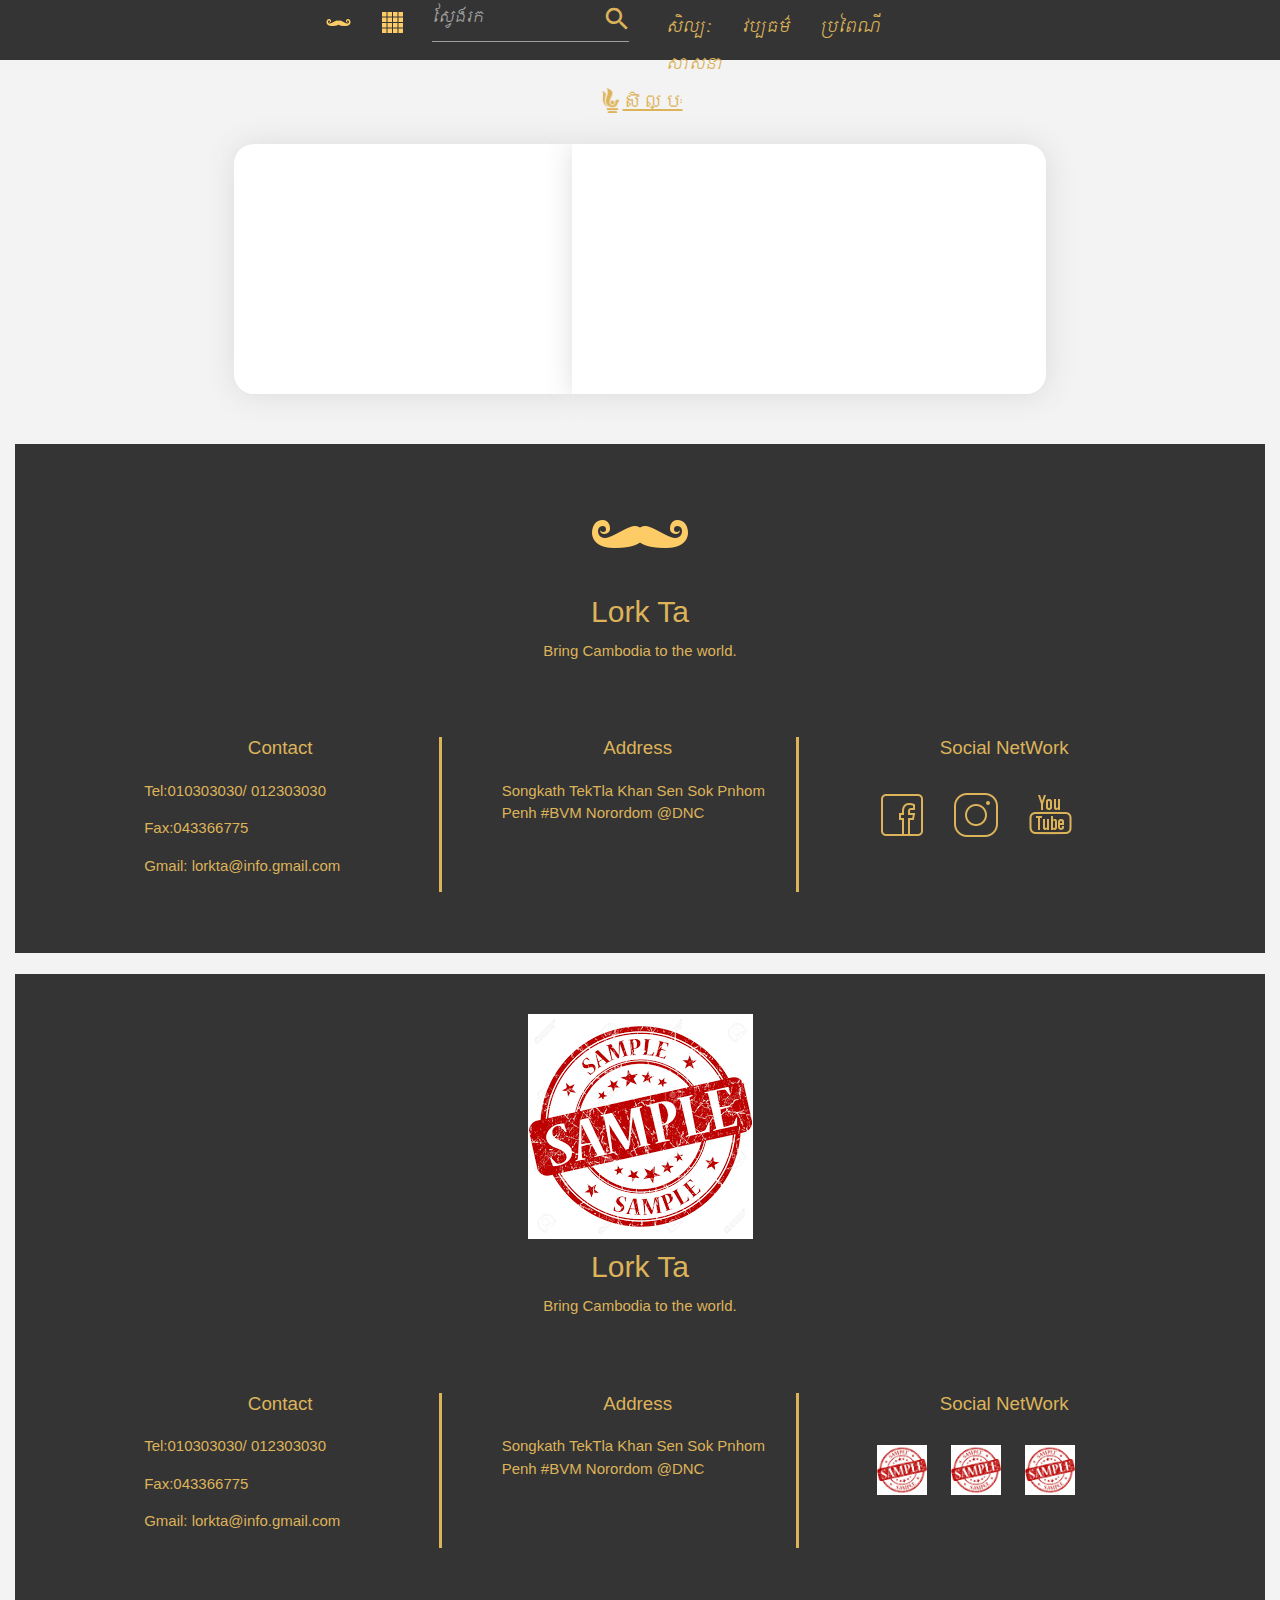
==== sub/cate-detail.html @ 7be67d26 "update new page category detail" ====
<!DOCTYPE html>
<html lang="en">

<head>
    <meta charset="UTF-8">
    <meta name="viewport" content="width=device-width, initial-scale=1.0">
    <meta http-equiv="X-UA-Compatible" content="ie=edge">
    <title>Lork Ta</title>


    <link rel="stylesheet" href="https://cdnjs.cloudflare.com/ajax/libs/materialize/1.0.0/css/materialize.min.css">
    <link href="https://fonts.googleapis.com/icon?family=Material+Icons" rel="stylesheet">
    <link href="https://fonts.googleapis.com/css?family=Metal" rel="stylesheet">
    <link rel="icon" href="./image/mustach.png">

    <link rel="stylesheet" href="../CSS/mdb.min.css">
    <link rel="stylesheet" href="../CSS/bootstrap.min.css">
    <link rel="stylesheet" href="../CSS/style.css">
    <script src="../js/jquery-3.3.1.min.js"></script>
    <script src="../js/bootstrap.min.js"></script>
    <script src="https://cdnjs.cloudflare.com/ajax/libs/materialize/1.0.0/js/materialize.min.js"></script>
</head>

<body>
    <div class="container-fluid">

        <!-- start header -->

        <div id="header-sub" class="row">

            <!-- off-set 2 column -->


            <!-- start logo  -->

            <div id="nav-small-device">
                <nav class="navbar navbar-expand-lg navbar-light bg-light">
                    <button class="navbar-toggler" type="button" data-toggle="collapse" data-target="#navbarNav"
                        aria-controls="navbarNav" aria-expanded="false" aria-label="Toggle navigation">
                        <span class="navbar-toggler-icon"></span>
                    </button>
                    <div class="collapse navbar-collapse" id="navbarNav">
                        <a href="../index.html">
                            <div id="topHeader">
                                <img src="../image/logo.png" alt="">
                            </div>
                        </a>

                        <div id="topHeader">
                            <img src="../image/logo.png" alt="">
                        </div>


                        <!-- end logo -->

                        <!-- start search -->

                        <div id="search">
                            <div class="md-form">
                                <input class="form-control" type="text" placeholder="ស្វែងរក" aria-label="Search">
                            </div>
                            <img src="../image/logo.png" alt="">
                        </div>

                        <!-- end search -->

                        <!-- start menu  -->


                        <ul class="navbar-nav" id="nav">
                            <li class="nav-item">
                                <a class="nav-link " href="#">សិល្បៈ</a>
                            </li>
                            <li class="nav-item">
                                <a class="nav-link" href="#">វប្បធម៌</a>
                            </li>
                            <li class="nav-item">
                                <a class="nav-link" href="#">ប្រពៃណី</a>
                            </li>
                            <li class="nav-item">
                                <a class="nav-link" href="#">សាសនា</a>
                            </li>
                        </ul>

                    </div>
                </nav>
            </div>

            <div id="nav-big" class="row">

                <div class="col-1">
                    <a href="../index.html">
                        <div id="topHeader">
                            <img src="../image/mustach.png" alt="">
                        </div>
                    </a>

                </div>
                <div class="col-1">
                    <div id="topHeader">
                        <img src="../image/grid.png" alt="">
                    </div>
                </div>

                <!-- end logo -->

                <!-- start search -->

                <div id="search" class="col-4">
                    <div class="row">
                        <div class="col s12">
                            <div class="row">
                                <div class="input-field col s10">

                                    <input type="text" id="autocomplete-input" class="autocomplete atc">
                                    <label for="autocomplete-input">ស្វែងរក</label>

                                    <span id="floatt" style="padding:0 27px;color:#DDB35A"><i class="material-icons prefix">search</i></span>
                                </div>
                            </div>
                        </div>
                    </div>
                </div>

                <!-- end search -->

                <!-- start menu  -->

                <div class="col">
                    <ul class="nav" id="nav">
                        <li class="nav-item">
                            <a class="nav-link " href="#">សិល្បៈ</a>
                        </li>
                        <li class="nav-item">
                            <a class="nav-link" href="#">វប្បធម៌</a>
                        </li>
                        <li class="nav-item">
                            <a class="nav-link" href="#">ប្រពៃណី</a>
                        </li>
                        <li class="nav-item">
                            <a class="nav-link" href="#">សាសនា</a>
                        </li>
                    </ul>

                </div>
            </div>

            <!-- end menu -->


        </div>

        <!-- end header -->


        <!-- start body -->
        <div id="" class="custome-cate-title ">
            <div class="row px-3 d-flex justify-content-center" >
                <img class="mt-2"src="../image/artt.png" alt="">
                <h2><a href="#">សិល្បៈ</a></h2>

            </div>
        </div>




        <div  class=" d-flex justify-content-center" style="background-color: rgba(197, 13, 84, 0);height:250px">

            <div class="row " style="width:65%;"  >

                <div  class="col-md-5 customecard-l" style="background-color: white; height:250px">
                    
                </div>
                <div class="col-md-7 customecard-r" style="background-color: white; height:250px">
                    
                    
                </div>




            </div>
        </div>




        <div id="footer" style="margin-top:50px">
            <div class="row">
                <div id="footer-title">
                    <img src="../image/mustach.png" alt="">
                    <h2>Lork Ta</h2>
                    <p>Bring Cambodia to the world.</p>
                </div>

            </div>
            <div id="contact" class="row">
                <div class="col-md-1 col-lg-1 "></div>
                <div class="col-md-3 col-lg-3 mx-3 px-4" id="b1">
                    <h5>Contact</h5>

                    <p>Tel:010303030/ 012303030</p>
                    <p>Fax:043366775</p>
                    <p>Gmail: lorkta@info.gmail.com</p>

                </div>
                <div class="col-md-3 col-lg-3 mx-4 px-4" id="b2">
                    <h5>Address</h5>

                    <p>Songkath TekTla Khan Sen Sok Pnhom Penh
                        #BVM Norordom @DNC</p>

                </div>
                <div class="col-md-3 col-lg-3 mx-4 px-4" id="b3">
                    <h5>Social NetWork</h5>

                    <img src="../image/facebook.png" alt="">
                    <img src="../image/instagram_new.png" alt="">
                    <img src="../image/youtube.png" alt="">

                </div>
                <div class="col-md-1 col-lg-1"></div>
            </div>
        </div>

    </div>
    <div class="col-md-1 col-lg-1"></div>

    </div>


    <!-- end body -->




    </div>

    <div class="container-fluid">

        <div class="row">

        </div>
        <!-- start footer -->
        <div id="footer">
            <div class="row">
                <div id="footer-title">
                    <img src="../image/logo.png" alt="">
                    <h2>Lork Ta</h2>
                    <p>Bring Cambodia to the world.</p>
                </div>

            </div>
            <div id="contact" class="row">
                <div class="col-md-1 col-lg-1 "></div>
                <div class="col-md-3 col-lg-3 mx-3 px-4" id="b1">
                    <h5>Contact</h5>

                    <p>Tel:010303030/ 012303030</p>
                    <p>Fax:043366775</p>
                    <p>Gmail: lorkta@info.gmail.com</p>

                </div>
                <div class="col-md-3 col-lg-3 mx-4 px-4" id="b2">
                    <h5>Address</h5>

                    <p>Songkath TekTla Khan Sen Sok Pnhom Penh
                        #BVM Norordom @DNC</p>

                </div>
                <div class="col-md-3 col-lg-3 mx-4 px-4" id="b3">
                    <h5>Social NetWork</h5>

                    <img src="../image/logo.png" alt="">
                    <img src="../image/logo.png" alt="">
                    <img src="../image/logo.png" alt="">

                </div>
                <div class="col-md-1 col-lg-1"></div>
            </div>
        </div>

        <!-- end footer -->
    </div>

</body>

</html>
---- CSS/style.css ----
#header {
    background-image: url("../image/cover.png");
    background-color: #cccccc;
    height: 600px;
    background-size: 100% 100%;
    padding-top: 10px;
    position: relative;
    font-family: 'Metal', cursive;
    margin-bottom: 0px;

}
.mycarousel{
    margin-top: 60px;
}
.fontMoulpali{
    font-size: 25px;
    font-family: 'Moulpali', cursive;
}
.atc:focus{
  color:#DDB35A  !important;
}
body {
    background-color: rgb(243, 243, 243);
}

.customcontainer {
    background-color: white;
    padding-right: 0px;
    padding-left: 0px;
    margin-left: 10%;
    width: 80% !important
}

.input-field input:focus+label {
    color: #DDB35A !important;
}



.row .input-field input:focus {
    border-bottom: 0.5px solid #DDB35A !important;
    box-shadow: 0 0.5px 0 0 #DDB35A !important
}

#floatt {
    float: right;
}


#topHeader img {
    width: 25px;
    height: 25px;
}


.md-form {
    padding: 0;
    margin: 0;
    color: #dbb158 !important;
}

.form-control {
    text-align: right;
    padding-right: 25px !important;
    color: #dbb158 !important;
}

#search {
    font-family: 'Metal', cursive;
    position: relative;
    top: -29px;
}

#search img {
    width: 20px;
    height: 20px;
    position: absolute;
    top: 8px;
    right: -11px;

}

#nav li a {
    /* padding: 10px 20px; */
    color: #dbb158;
}

#nav li a:hover {
    text-decoration: underline;
}

#phrase {
    position: absolute;
    right: 80px;
    bottom: 150px;
}

div#phrase h2 {
    color: #dbb158;
    font-size: 32px;
}

#border {
    width: 157px;
    height: 5px;
    background-color: #dbb158;
    position: absolute;
    right: 80px;
    bottom: 140px;
}

.textTo-bottom {
    margin-top: 170px;
}

#card1,
#card2,
#card3,
#card4 {
    background-image: url("../image/robam.jpg");
    background-color: #cccccc;
    height: 500px;
    background-position: center;
    background-repeat: no-repeat;
    background-size: cover;
}

.rgba-black-strong {
    width: 100%;
    height: 100%;
    background-color: rgba(35, 31, 31, 0.68);
}

#card-content {
    padding-top: 200px;

}

#card-content a:hover {
    text-decoration: none;
}

.title-card {
    border-bottom: 2px solid #ffffff;
}

#border1 {
    margin: auto;
    width: 70%;
    height: 3px;
    background-color: #ffffff;
}

#body {
    padding: 20px 0;
}

#all {
    text-align: center;
    margin: auto;
}

#all a {
    color: #ddb35a;
    text-decoration: underline;
}

#all a:hover {
    text-decoration: none;
}

#art img {
    margin-top: -6px;
    width: 25px;
    height: 25px;
}

#art h2 a {
    font-size: 20px;
    color: #ddb35a;
    text-decoration: underline;
}

#art h2 a:hover {
    text-decoration: none;
}

#middle-contaner1 {
    background-image: url("../image/w2.jpg");
    clip-path: polygon(0 0, 99% 0, 72% 100%, 0% 100%);
    height: 330px;
    background-repeat: no-repeat;
    background-size: cover;
    width: 50%;
    border-radius: 5px;

}

#middle-contaner2 {
    background-image: url("../image/pchu.jpg");
    clip-path: polygon(0 0, 99% 0, 72% 100%, 0% 100%);
    height: 330px;
    background-repeat: no-repeat;
    background-size: cover;
    width: 50%;
    border-radius: 5px;
}

#middle-contaner-inverse1 {
    background-image: url("../image/w1.jpg");
    clip-path: polygon(24% 0, 100% 0, 100% 100%, 0% 100%);
    height: 330px;
    background-repeat: no-repeat;
    background-size: cover;
    width: 50%;
    border-radius: 5px;
}

#middle-contaner-inverse2 {
    background-image: url("../image/monk.jpg");
    clip-path: polygon(24% 0, 100% 0, 100% 100%, 0% 100%);
    height: 330px;
    background-repeat: no-repeat;
    background-size: cover;
    width: 50%;
    border-radius: 5px;
}

.middle-content {
    width: 50%;
    float: right;
    padding: 40px 20px 40px 0px;
}

.middle-content-inverse {
    width: 50%;
    float: left;
    padding: 40px 45px;
}

.middle-content-inverse p {
    font-size: 18px;
}

.middle-content p {
    font-size: 18px;
}

.middle-content-inverse h2 a {
    color: #6c5b39;
    text-decoration: none;
}

.middle-content h2 a {
    color: #6c5b39;
    text-decoration: none;
}

.container-full {
    margin: 0 auto;
    width: 100%;
}

#container-body {
    border-radius: 5px;
    box-shadow: 1px 1px 10px rgb(219, 219, 219);
}

#art h2 {
    margin-left: 0px;
    margin-top: -3%;
}

#border2 {
    width: 110px;
    height: 3px;
    background-color: #6c5b39;
    margin-bottom: 20px;
}

#block1,
#block2,
#block3,
#block4 {
    margin-bottom: 60px;
}

#last-block {
    font-family: 'Metal', cursive;
}

#last-block div img {
    border-radius: 50%;
    width: 100px;
    object-fit: cover;
    height: 100px;
}

#last-block a:hover {
    text-decoration: none;

}

#last-block div p {
    clear: both;
    color: #6C5B39;
    text-align: center;
}

#footer {
    background-color: #343434;
    color: #ddb35a;
    padding-bottom: 40px;
}

#footer-title {
    text-align: center;
    margin: auto;
    padding: 40px 0;
}

div#footer-title h2 {
    margin: 10px 0;
}

#contact p {
    text-align: left;
}

#contact h5 {
    text-align: center;
    margin-bottom: 20px;
}

#contact #b1,
#contact #b2 {
    border-right: 3px solid #ddb35a;
}

#contact img {
    margin: 10px;
}

#contact img {
    width: 50px;
}

#nav-small-device {
    display: none;
}

#nav-big {
    margin: 0 auto;
}

.fontMetal{
    color: #6C5B39;
    font-family: 'Metal', cursive;
}

.card {
    position: relative;
    display: -ms-flexbox;
    display: flex;
    -ms-flex-direction: column;
    flex-direction: column;
    min-width: 0;
    word-wrap: break-word;
    background-color: #fff;
    background-clip: border-box;
    border: 1px solid rgba(0,0,0,.125);
    border-radius: .25rem;
}
/* sub css */

#header-sub {
    background-color: #343434;
    padding: 10px 0;
    font-family: 'Metal', cursive;
    height: 60px;
}

#body-sub {
    margin: 40px auto;

}
.card .card-title {
    font-size: 24px;
    font-family: 'Moulpali', cursive;
    font-weight: 300;
}

#content-sub {
    border-radius: 5px;
    box-shadow: 1px 1px 10px rgb(219, 219, 219);
}

div#content-sub h2 {
    margin: 20px 0;
    text-align: center;
}

div#content-sub p {
    padding: 0 20px 20px 20px;
}

#content-sub-footer {

    margin: auto;
    padding: 20px;
    text-align: center;
}

div#content-sub-footer p {
    float: right;
}

/* end sub css */






@media screen and (max-width: 782px) {

    #contact #b1,
    #contact #b2 {
        border: 0px;
        margin-bottom: 20px;
    }

    #contact #b3 {
        text-align: center;

    }

    #contact p {
        text-align: center;
    }

    .middle-content-inverse,
    .middle-content {
        padding: 10px 10px;
    }

    #nav-small-device {
        padding-left: 20px;
        display: block;
    }

    #nav-small-device #topHeader {
        text-align: center;
    }

    #nav {
        text-align: center;
    }

    #nav-big {
        display: none;
    }

    #phrase {
        bottom: 100px
    }

    #border {
        bottom: 95px;
    }

    #nav-small-device #search {
        width: 34%;
        text-align: left;
        margin: auto;
    }

    #nav-small-device #search img {
        right: -24px;
    }
}
/*flickity*/

/* external css: flickity.css */

* { box-sizing: border-box; }

body { font-family: sans-serif; }

.carousel {
  background: #FAFAFA;
}

.carousel-cell {
  width: 25%;
  height: 500px;
  margin-right: 10px;
  background: #333;
}

.carousel-cell-imagee {
  display: block;
  max-height: 100%;
  margin: 0 auto;
  max-width: 100%;
  opacity: 0;
  -webkit-transition: opacity 0.4s;
          transition: opacity 0.4s;
}


/* fade in lazy loaded image */
.carousel-cell-image.flickity-lazyloaded,
.carousel-cell-image.flickity-lazyerror {
  opacity: 1;
}
element.style {
    height: 500px !important;
    touch-action: pan-y;
}
.myimage{
    background-image: url('https://s3-us-west-2.amazonaws.com/s.cdpn.io/82/tulip.jpg'); 
    background-size: 100% 100%;
}
.customecard-l{
    background-image: url('https://s3-us-west-2.amazonaws.com/s.cdpn.io/82/tulip.jpg'); 
    border-radius: 20px 0px 0px 20px; 
background-size: 100% 100%;
    box-shadow: 1px 1px 30px rgb(219, 219, 219)
}
.customecard-r{
    border-radius: 0px 20px 20px 0px;
    box-shadow: 1px 1px 30px rgb(219, 219, 219)
}
.custome-cate-title h2 a{
    font-size: 20px;
    color: #ddb35a;
    text-decoration: underline;
}
.custome-cate-title img{
    
    width: 25px;
    height: 25px;
}
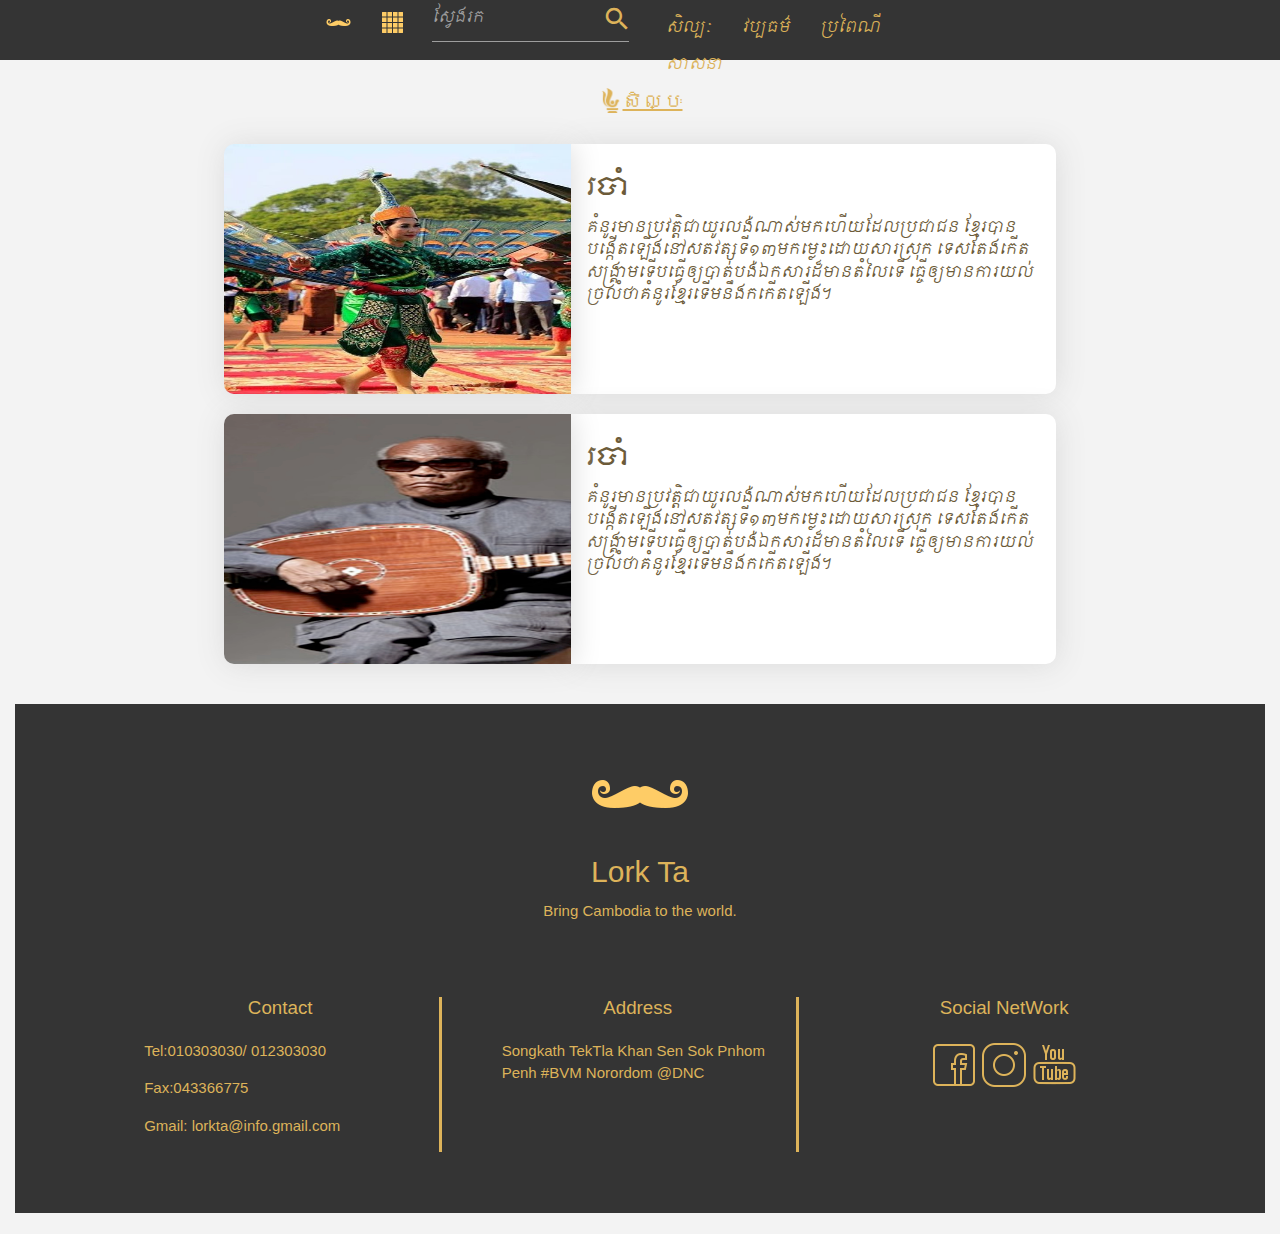
==== commit 3743f789: "update" ====
--- a/sub/cate-detail.html
+++ b/sub/cate-detail.html
@@ -5,13 +5,18 @@
     <meta charset="UTF-8">
     <meta name="viewport" content="width=device-width, initial-scale=1.0">
     <meta http-equiv="X-UA-Compatible" content="ie=edge">
-    <title>Lork Ta</title>
+    <title>LorkTa</title>
+
+    <link rel="icon" href="../image/mustach.png">
 
 
     <link rel="stylesheet" href="https://cdnjs.cloudflare.com/ajax/libs/materialize/1.0.0/css/materialize.min.css">
     <link href="https://fonts.googleapis.com/icon?family=Material+Icons" rel="stylesheet">
     <link href="https://fonts.googleapis.com/css?family=Metal" rel="stylesheet">
     <link rel="icon" href="./image/mustach.png">
+    <link rel="stylesheet" href="../CSS/detail-style.css">
+
+    <link href="https://fonts.googleapis.com/css?family=Moulpali" rel="stylesheet">
 
     <link rel="stylesheet" href="../CSS/mdb.min.css">
     <link rel="stylesheet" href="../CSS/bootstrap.min.css">
@@ -19,8 +24,22 @@
     <script src="../js/jquery-3.3.1.min.js"></script>
     <script src="../js/bootstrap.min.js"></script>
     <script src="https://cdnjs.cloudflare.com/ajax/libs/materialize/1.0.0/js/materialize.min.js"></script>
+
+   
+    <link rel="stylesheet" href="https://cdnjs.cloudflare.com/ajax/libs/materialize/1.0.0/css/materialize.min.css">
+    <link href="https://fonts.googleapis.com/icon?family=Material+Icons" rel="stylesheet">
+    <link href="https://fonts.googleapis.com/css?family=Metal" rel="stylesheet">
+    <link href="https://fonts.googleapis.com/css?family=Roboto" rel="stylesheet">
+    <link rel="icon" href="./image/mustach.png">
+
+    <link rel="stylesheet" href="../CSS/mdb.min.css">
+    <link rel="stylesheet" href="../CSS/bootstrap.min.css">
+
+    <link rel="stylesheet" href="../CSS/detail-style.css">
+    <link rel="stylesheet" href="../CSS/style.css">
+    <link rel="stylesheet" href="../CSS/plyr.css">
 </head>
-
+ 
 <body>
     <div class="container-fluid">
 
@@ -155,8 +174,8 @@
 
         <!-- start body -->
         <div id="" class="custome-cate-title ">
-            <div class="row px-3 d-flex justify-content-center" >
-                <img class="mt-2"src="../image/artt.png" alt="">
+            <div class="row px-3 d-flex justify-content-center">
+                <img class="mt-2" src="../image/artt.png" alt="">
                 <h2><a href="#">សិល្បៈ</a></h2>
 
             </div>
@@ -165,28 +184,15 @@
 
 
 
-        <div  class=" d-flex justify-content-center" style="background-color: rgba(197, 13, 84, 0);height:250px">
-
-            <div class="row " style="width:65%;"  >
-
-                <div  class="col-md-5 customecard-l" style="background-color: white; height:250px">
-                    
-                </div>
-                <div class="col-md-7 customecard-r" style="background-color: white; height:250px">
-                    
-                    
-                </div>
-
-
-
-
-            </div>
-        </div>
-
-
-
-
-        <div id="footer" style="margin-top:50px">
+        <div class="row mycard-data justify-content-center" style="background-color: rgba(197, 13, 84, 0);">
+
+           <!-- add card here -->
+        </div>
+
+
+
+
+        <div id="footer">
             <div class="row">
                 <div id="footer-title">
                     <img src="../image/mustach.png" alt="">
@@ -212,13 +218,13 @@
                         #BVM Norordom @DNC</p>
 
                 </div>
-                <div class="col-md-3 col-lg-3 mx-4 px-4" id="b3">
+                <div class="col-md-3 col-lg-3 mx-4 px-4 " id="b3">
                     <h5>Social NetWork</h5>
-
-                    <img src="../image/facebook.png" alt="">
-                    <img src="../image/instagram_new.png" alt="">
-                    <img src="../image/youtube.png" alt="">
-
+                    <div class="d-flex justify-content-center">
+                        <img src="../image/facebook.png" alt="">
+                        <img src="../image/instagram_new.png" alt="">
+                        <img src="../image/youtube.png" alt="">
+                    </div>
                 </div>
                 <div class="col-md-1 col-lg-1"></div>
             </div>
@@ -243,47 +249,12 @@
 
         </div>
         <!-- start footer -->
-        <div id="footer">
-            <div class="row">
-                <div id="footer-title">
-                    <img src="../image/logo.png" alt="">
-                    <h2>Lork Ta</h2>
-                    <p>Bring Cambodia to the world.</p>
-                </div>
-
-            </div>
-            <div id="contact" class="row">
-                <div class="col-md-1 col-lg-1 "></div>
-                <div class="col-md-3 col-lg-3 mx-3 px-4" id="b1">
-                    <h5>Contact</h5>
-
-                    <p>Tel:010303030/ 012303030</p>
-                    <p>Fax:043366775</p>
-                    <p>Gmail: lorkta@info.gmail.com</p>
-
-                </div>
-                <div class="col-md-3 col-lg-3 mx-4 px-4" id="b2">
-                    <h5>Address</h5>
-
-                    <p>Songkath TekTla Khan Sen Sok Pnhom Penh
-                        #BVM Norordom @DNC</p>
-
-                </div>
-                <div class="col-md-3 col-lg-3 mx-4 px-4" id="b3">
-                    <h5>Social NetWork</h5>
-
-                    <img src="../image/logo.png" alt="">
-                    <img src="../image/logo.png" alt="">
-                    <img src="../image/logo.png" alt="">
-
-                </div>
-                <div class="col-md-1 col-lg-1"></div>
-            </div>
-        </div>
+
 
         <!-- end footer -->
     </div>
-
+ <script src="../js/art.js"></script>
+ 
 </body>
 
 </html>--- a/CSS/detail-style.css
+++ b/CSS/detail-style.css
@@ -0,0 +1,89 @@
+.plyr--video {
+    border-radius: 10px 10px 0px 0px !important;
+    background: #000;
+    overflow: hidden;
+    
+  }
+    .container {
+      margin: 20px auto;
+      max-width: 500px;
+    }
+    .plyr__control--overlaid {
+      color: #DDB35A !important;
+      background: rgb(255, 255, 255) !important;
+    }
+    .plyr__control:hover, .plyr--video .plyr__control{
+      color: #DDB35A !important;
+      background: rgb(255, 255, 255) !important;
+  }
+  .plyr--full-ui input[type=range] {
+    color: #DDB35A !important;
+  }
+  .customecard-t{
+    /* border-radius: 20px 0px 0px 20px;  */
+    background-size: 100% 100%;
+    background-color: #DDB35A;
+    /* box-shadow: 1px 1px 30px rgb(219, 219, 219) */
+}
+.customecard-b{
+    /* border-radius: 0px 20px 20px 0px; */
+    box-shadow: 1px 1px 30px rgb(219, 219, 219)
+}
+.cusbot-bar{
+  border-radius: 0px 0px  10px 10px;
+  padding: 30px;
+}
+
+/*ADD SCROLLBAR*/
+/* body {
+  font-family:sans-serif;
+  height:100%;
+  margin:0 auto;
+  width:100%;
+} */
+
+.weswap-current,
+.weswap-new {
+  display:inline-block;
+  height:530px;
+  /* margin:10px 40px; */
+  padding:5px;
+  overflow:hidden;
+  overflow-y:scroll;
+  /* width:95%; */
+}
+
+.weswap-current::-webkit-scrollbar {
+  width: 10px;
+}
+ 
+.weswap-current::-webkit-scrollbar-track {
+  background-color:#edeadf;
+  border-radius: 10px;
+}
+ 
+.weswap-current::-webkit-scrollbar-thumb {
+  border-radius: 10px;
+  background-color:#ddb35a;
+}
+
+.weswap-new::-webkit-scrollbar {
+  width: 10px;
+}
+ 
+.weswap-new::-webkit-scrollbar-track {
+  background-color:#5A5D66;
+  border-radius: 10px;
+}
+ 
+.weswap-new::-webkit-scrollbar-thumb {
+  border-radius: 10px;
+  background-color:#ffc72e;
+}
+.weswap-current::-webkit-scrollbar{
+    width: 5px
+}
+
+.customtitle h4{ 
+  margin: 30px;
+}
--- a/CSS/style.css
+++ b/CSS/style.css
@@ -283,6 +283,7 @@
 #block3,
 #block4 {
     margin-bottom: 60px;
+    margin-top: 50px;
 }
 
 #last-block {
@@ -337,12 +338,10 @@
     border-right: 3px solid #ddb35a;
 }
 
-#contact img {
-    margin: 10px;
-}
 
 #contact img {
     width: 50px;
+    height: 50px;
 }
 
 #nav-small-device {
@@ -354,8 +353,9 @@
 }
 
 .fontMetal{
+    padding-top: 14px;
     color: #6C5B39;
-    font-family: 'Metal', cursive;
+    font-family: 'Metal', Roboto;
 }
 
 .card {
@@ -391,7 +391,7 @@
 }
 
 #content-sub {
-    border-radius: 5px;
+    border-radius: 10px;
     box-shadow: 1px 1px 10px rgb(219, 219, 219);
 }
 
@@ -523,13 +523,13 @@
     background-size: 100% 100%;
 }
 .customecard-l{
-    background-image: url('https://s3-us-west-2.amazonaws.com/s.cdpn.io/82/tulip.jpg'); 
-    border-radius: 20px 0px 0px 20px; 
-background-size: 100% 100%;
+   
+    border-radius: 10px 0px 0px 10px; 
+    background-size: 100% 100%;
     box-shadow: 1px 1px 30px rgb(219, 219, 219)
 }
 .customecard-r{
-    border-radius: 0px 20px 20px 0px;
+    border-radius: 0px 10px 10px 0px;
     box-shadow: 1px 1px 30px rgb(219, 219, 219)
 }
 .custome-cate-title h2 a{
--- a/CSS/detail-style.css
+++ b/CSS/detail-style.css
@@ -0,0 +1,89 @@
+.plyr--video {
+    border-radius: 10px 10px 0px 0px !important;
+    background: #000;
+    overflow: hidden;
+    
+  }
+    .container {
+      margin: 20px auto;
+      max-width: 500px;
+    }
+    .plyr__control--overlaid {
+      color: #DDB35A !important;
+      background: rgb(255, 255, 255) !important;
+    }
+    .plyr__control:hover, .plyr--video .plyr__control{
+      color: #DDB35A !important;
+      background: rgb(255, 255, 255) !important;
+  }
+  .plyr--full-ui input[type=range] {
+    color: #DDB35A !important;
+  }
+  .customecard-t{
+    /* border-radius: 20px 0px 0px 20px;  */
+    background-size: 100% 100%;
+    background-color: #DDB35A;
+    /* box-shadow: 1px 1px 30px rgb(219, 219, 219) */
+}
+.customecard-b{
+    /* border-radius: 0px 20px 20px 0px; */
+    box-shadow: 1px 1px 30px rgb(219, 219, 219)
+}
+.cusbot-bar{
+  border-radius: 0px 0px  10px 10px;
+  padding: 30px;
+}
+
+/*ADD SCROLLBAR*/
+/* body {
+  font-family:sans-serif;
+  height:100%;
+  margin:0 auto;
+  width:100%;
+} */
+
+.weswap-current,
+.weswap-new {
+  display:inline-block;
+  height:530px;
+  /* margin:10px 40px; */
+  padding:5px;
+  overflow:hidden;
+  overflow-y:scroll;
+  /* width:95%; */
+}
+
+.weswap-current::-webkit-scrollbar {
+  width: 10px;
+}
+ 
+.weswap-current::-webkit-scrollbar-track {
+  background-color:#edeadf;
+  border-radius: 10px;
+}
+ 
+.weswap-current::-webkit-scrollbar-thumb {
+  border-radius: 10px;
+  background-color:#ddb35a;
+}
+
+.weswap-new::-webkit-scrollbar {
+  width: 10px;
+}
+ 
+.weswap-new::-webkit-scrollbar-track {
+  background-color:#5A5D66;
+  border-radius: 10px;
+}
+ 
+.weswap-new::-webkit-scrollbar-thumb {
+  border-radius: 10px;
+  background-color:#ffc72e;
+}
+.weswap-current::-webkit-scrollbar{
+    width: 5px
+}
+
+.customtitle h4{ 
+  margin: 30px;
+}
--- a/CSS/style.css
+++ b/CSS/style.css
@@ -283,6 +283,7 @@
 #block3,
 #block4 {
     margin-bottom: 60px;
+    margin-top: 50px;
 }
 
 #last-block {
@@ -337,12 +338,10 @@
     border-right: 3px solid #ddb35a;
 }
 
-#contact img {
-    margin: 10px;
-}
 
 #contact img {
     width: 50px;
+    height: 50px;
 }
 
 #nav-small-device {
@@ -354,8 +353,9 @@
 }
 
 .fontMetal{
+    padding-top: 14px;
     color: #6C5B39;
-    font-family: 'Metal', cursive;
+    font-family: 'Metal', Roboto;
 }
 
 .card {
@@ -391,7 +391,7 @@
 }
 
 #content-sub {
-    border-radius: 5px;
+    border-radius: 10px;
     box-shadow: 1px 1px 10px rgb(219, 219, 219);
 }
 
@@ -523,13 +523,13 @@
     background-size: 100% 100%;
 }
 .customecard-l{
-    background-image: url('https://s3-us-west-2.amazonaws.com/s.cdpn.io/82/tulip.jpg'); 
-    border-radius: 20px 0px 0px 20px; 
-background-size: 100% 100%;
+   
+    border-radius: 10px 0px 0px 10px; 
+    background-size: 100% 100%;
     box-shadow: 1px 1px 30px rgb(219, 219, 219)
 }
 .customecard-r{
-    border-radius: 0px 20px 20px 0px;
+    border-radius: 0px 10px 10px 0px;
     box-shadow: 1px 1px 30px rgb(219, 219, 219)
 }
 .custome-cate-title h2 a{
--- a/CSS/plyr.css
+++ b/CSS/plyr.css
@@ -0,0 +1 @@
+@keyframes plyr-progress{to{background-position:25px 0}}@keyframes plyr-popup{0%{opacity:.5;transform:translateY(10px)}to{opacity:1;transform:translateY(0)}}@keyframes plyr-fade-in{from{opacity:0}to{opacity:1}}.plyr{-moz-osx-font-smoothing:grayscale;-webkit-font-smoothing:antialiased;direction:ltr;font-family:Avenir,"Avenir Next","Helvetica Neue","Segoe UI",Helvetica,Arial,sans-serif;font-variant-numeric:tabular-nums;font-weight:500;line-height:1.7;max-width:100%;min-width:200px;position:relative;text-shadow:none;transition:box-shadow .3s ease}.plyr audio,.plyr video{border-radius:inherit;height:auto;vertical-align:middle;width:100%}.plyr button{font:inherit;line-height:inherit;width:auto}.plyr:focus{outline:0}.plyr--full-ui{box-sizing:border-box}.plyr--full-ui *,.plyr--full-ui ::after,.plyr--full-ui ::before{box-sizing:inherit}.plyr--full-ui a,.plyr--full-ui button,.plyr--full-ui input,.plyr--full-ui label{touch-action:manipulation}.plyr__badge{background:#4f5b5f;border-radius:2px;color:#fff;font-size:9px;line-height:1;padding:3px 4px}.plyr--full-ui ::-webkit-media-text-track-container{display:none}.plyr__captions{animation:plyr-fade-in .3s ease;bottom:0;color:#fff;display:none;font-size:14px;left:0;padding:10px;position:absolute;text-align:center;transition:transform .4s ease-in-out;width:100%}.plyr__captions .plyr__caption{background:rgba(0,0,0,.8);border-radius:2px;-webkit-box-decoration-break:clone;box-decoration-break:clone;line-height:185%;padding:.2em .5em;white-space:pre-wrap}.plyr__captions .plyr__caption div{display:inline}.plyr__captions span:empty{display:none}@media (min-width:480px){.plyr__captions{font-size:16px;padding:20px}}@media (min-width:768px){.plyr__captions{font-size:18px}}.plyr--captions-active .plyr__captions{display:block}.plyr:not(.plyr--hide-controls) .plyr__controls:not(:empty)~.plyr__captions{transform:translateY(-40px)}.plyr__control{background:0 0;border:0;border-radius:3px;color:inherit;cursor:pointer;flex-shrink:0;overflow:visible;padding:7px;position:relative;transition:all .3s ease}.plyr__control svg{display:block;fill:currentColor;height:18px;pointer-events:none;width:18px}.plyr__control:focus{outline:0}.plyr__control.plyr__tab-focus{box-shadow:0 0 0 5px rgba(26,175,255,.5);outline:0}.plyr__control.plyr__control--pressed .icon--not-pressed,.plyr__control.plyr__control--pressed .label--not-pressed,.plyr__control:not(.plyr__control--pressed) .icon--pressed,.plyr__control:not(.plyr__control--pressed) .label--pressed{display:none}.plyr--audio .plyr__control.plyr__tab-focus,.plyr--audio .plyr__control:hover,.plyr--audio .plyr__control[aria-expanded=true]{background:#1aafff;color:#fff}.plyr--video .plyr__control svg{filter:drop-shadow(0 1px 1px rgba(0, 0, 0, .15))}.plyr--video .plyr__control.plyr__tab-focus,.plyr--video .plyr__control:hover,.plyr--video .plyr__control[aria-expanded=true]{background:#1aafff;color:#fff}.plyr__control--overlaid{background:rgba(26,175,255,.8);border:0;border-radius:100%;box-shadow:0 1px 1px rgba(0,0,0,.15);color:#fff;display:none;left:50%;padding:15px;position:absolute;top:50%;transform:translate(-50%,-50%);z-index:2}.plyr__control--overlaid svg{left:2px;position:relative}.plyr__control--overlaid:focus,.plyr__control--overlaid:hover{background:#1aafff}.plyr--playing .plyr__control--overlaid{opacity:0;visibility:hidden}.plyr--full-ui.plyr--video .plyr__control--overlaid{display:block}.plyr--full-ui ::-webkit-media-controls{display:none}.plyr__controls{align-items:center;display:flex;justify-content:flex-end;text-align:center}.plyr__controls .plyr__menu,.plyr__controls .plyr__progress,.plyr__controls .plyr__time,.plyr__controls .plyr__volume,.plyr__controls>.plyr__control{margin-left:5px}.plyr__controls .plyr__menu+.plyr__control,.plyr__controls .plyr__progress+.plyr__control,.plyr__controls>.plyr__control+.plyr__control,.plyr__controls>.plyr__control+.plyr__menu{margin-left:2px}.plyr__controls>.plyr__control:first-child,.plyr__controls>.plyr__control:first-child+[data-plyr=pause]{margin-left:0;margin-right:auto}.plyr__controls:empty{display:none}@media (min-width:480px){.plyr__controls .plyr__menu,.plyr__controls .plyr__progress,.plyr__controls .plyr__time,.plyr__controls .plyr__volume,.plyr__controls>.plyr__control{margin-left:10px}}.plyr--audio .plyr__controls{background:#fff;border-radius:inherit;color:#4f5b5f;padding:10px}.plyr--video .plyr__controls{background:linear-gradient(rgba(0,0,0,0),rgba(0,0,0,.7));border-bottom-left-radius:inherit;border-bottom-right-radius:inherit;bottom:0;color:#fff;left:0;padding:20px 5px 5px;position:absolute;right:0;transition:opacity .4s ease-in-out,transform .4s ease-in-out;z-index:3}@media (min-width:480px){.plyr--video .plyr__controls{padding:35px 10px 10px}}.plyr--video.plyr--hide-controls .plyr__controls{opacity:0;pointer-events:none;transform:translateY(100%)}.plyr [data-plyr=airplay],.plyr [data-plyr=captions],.plyr [data-plyr=fullscreen],.plyr [data-plyr=pip]{display:none}.plyr--airplay-supported [data-plyr=airplay],.plyr--captions-enabled [data-plyr=captions],.plyr--fullscreen-enabled [data-plyr=fullscreen],.plyr--pip-supported [data-plyr=pip]{display:inline-block}.plyr__video-embed{height:0;padding-bottom:56.25%;position:relative}.plyr__video-embed iframe{border:0;height:100%;left:0;position:absolute;top:0;-webkit-user-select:none;-moz-user-select:none;-ms-user-select:none;user-select:none;width:100%}.plyr--full-ui .plyr__video-embed>.plyr__video-embed__container{padding-bottom:240%;position:relative;transform:translateY(-38.28125%)}.plyr__menu{display:flex;position:relative}.plyr__menu .plyr__control svg{transition:transform .3s ease}.plyr__menu .plyr__control[aria-expanded=true] svg{transform:rotate(90deg)}.plyr__menu .plyr__control[aria-expanded=true] .plyr__tooltip{display:none}.plyr__menu__container{animation:plyr-popup .2s ease;background:rgba(255,255,255,.9);border-radius:4px;bottom:100%;box-shadow:0 1px 2px rgba(0,0,0,.15);color:#4f5b5f;font-size:16px;margin-bottom:10px;position:absolute;right:-3px;text-align:left;white-space:nowrap;z-index:3}.plyr__menu__container>div{overflow:hidden;transition:height .35s cubic-bezier(.4,0,.2,1),width .35s cubic-bezier(.4,0,.2,1)}.plyr__menu__container::after{border:4px solid transparent;border-top-color:rgba(255,255,255,.9);content:'';height:0;position:absolute;right:15px;top:100%;width:0}.plyr__menu__container [role=menu]{padding:7px}.plyr__menu__container [role=menuitem],.plyr__menu__container [role=menuitemradio]{margin-top:2px}.plyr__menu__container [role=menuitem]:first-child,.plyr__menu__container [role=menuitemradio]:first-child{margin-top:0}.plyr__menu__container .plyr__control{align-items:center;color:#4f5b5f;display:flex;font-size:14px;padding:4px 11px;-webkit-user-select:none;-moz-user-select:none;-ms-user-select:none;user-select:none;width:100%}.plyr__menu__container .plyr__control>span{align-items:inherit;display:flex;width:100%}.plyr__menu__container .plyr__control::after{border:4px solid transparent;content:'';position:absolute;top:50%;transform:translateY(-50%)}.plyr__menu__container .plyr__control--forward{padding-right:28px}.plyr__menu__container .plyr__control--forward::after{border-left-color:rgba(79,91,95,.8);right:5px}.plyr__menu__container .plyr__control--forward.plyr__tab-focus::after,.plyr__menu__container .plyr__control--forward:hover::after{border-left-color:currentColor}.plyr__menu__container .plyr__control--back{font-weight:500;margin:7px;margin-bottom:3px;padding-left:28px;position:relative;width:calc(100% - 14px)}.plyr__menu__container .plyr__control--back::after{border-right-color:rgba(79,91,95,.8);left:7px}.plyr__menu__container .plyr__control--back::before{background:#b7c5cd;box-shadow:0 1px 0 #fff;content:'';height:1px;left:0;margin-top:4px;overflow:hidden;position:absolute;right:0;top:100%}.plyr__menu__container .plyr__control--back.plyr__tab-focus::after,.plyr__menu__container .plyr__control--back:hover::after{border-right-color:currentColor}.plyr__menu__container .plyr__control[role=menuitemradio]{padding-left:7px}.plyr__menu__container .plyr__control[role=menuitemradio]::after,.plyr__menu__container .plyr__control[role=menuitemradio]::before{border-radius:100%}.plyr__menu__container .plyr__control[role=menuitemradio]::before{background:rgba(0,0,0,.1);content:'';display:block;flex-shrink:0;height:16px;margin-right:10px;transition:all .3s ease;width:16px}.plyr__menu__container .plyr__control[role=menuitemradio]::after{background:#fff;border:0;height:6px;left:12px;opacity:0;top:50%;transform:translateY(-50%) scale(0);transition:transform .3s ease,opacity .3s ease;width:6px}.plyr__menu__container .plyr__control[role=menuitemradio][aria-checked=true]::before{background:#1aafff}.plyr__menu__container .plyr__control[role=menuitemradio][aria-checked=true]::after{opacity:1;transform:translateY(-50%) scale(1)}.plyr__menu__container .plyr__control[role=menuitemradio].plyr__tab-focus::before,.plyr__menu__container .plyr__control[role=menuitemradio]:hover::before{background:rgba(0,0,0,.1)}.plyr__menu__container .plyr__menu__value{align-items:center;display:flex;margin-left:auto;margin-right:-5px;overflow:hidden;padding-left:25px;pointer-events:none}.plyr--full-ui input[type=range]{-webkit-appearance:none;background:0 0;border:0;border-radius:28px;color:#1aafff;display:block;height:20px;margin:0;padding:0;transition:box-shadow .3s ease;width:100%}.plyr--full-ui input[type=range]::-webkit-slider-runnable-track{background:0 0;border:0;border-radius:3px;height:6px;transition:box-shadow .3s ease;-webkit-user-select:none;user-select:none;background-image:linear-gradient(to right,currentColor var(--value,0),transparent var(--value,0))}.plyr--full-ui input[type=range]::-webkit-slider-thumb{background:#fff;border:0;border-radius:100%;box-shadow:0 1px 1px rgba(0,0,0,.15),0 0 0 1px rgba(47,52,61,.2);height:14px;position:relative;transition:all .2s ease;width:14px;-webkit-appearance:none;margin-top:-4px}.plyr--full-ui input[type=range]::-moz-range-track{background:0 0;border:0;border-radius:3px;height:6px;transition:box-shadow .3s ease;-moz-user-select:none;user-select:none}.plyr--full-ui input[type=range]::-moz-range-thumb{background:#fff;border:0;border-radius:100%;box-shadow:0 1px 1px rgba(0,0,0,.15),0 0 0 1px rgba(47,52,61,.2);height:14px;position:relative;transition:all .2s ease;width:14px}.plyr--full-ui input[type=range]::-moz-range-progress{background:currentColor;border-radius:3px;height:6px}.plyr--full-ui input[type=range]::-ms-track{background:0 0;border:0;border-radius:3px;height:6px;transition:box-shadow .3s ease;-ms-user-select:none;user-select:none;color:transparent}.plyr--full-ui input[type=range]::-ms-fill-upper{background:0 0;border:0;border-radius:3px;height:6px;transition:box-shadow .3s ease;-ms-user-select:none;user-select:none}.plyr--full-ui input[type=range]::-ms-fill-lower{background:0 0;border:0;border-radius:3px;height:6px;transition:box-shadow .3s ease;-ms-user-select:none;user-select:none;background:currentColor}.plyr--full-ui input[type=range]::-ms-thumb{background:#fff;border:0;border-radius:100%;box-shadow:0 1px 1px rgba(0,0,0,.15),0 0 0 1px rgba(47,52,61,.2);height:14px;position:relative;transition:all .2s ease;width:14px;margin-top:0}.plyr--full-ui input[type=range]::-ms-tooltip{display:none}.plyr--full-ui input[type=range]:focus{outline:0}.plyr--full-ui input[type=range]::-moz-focus-outer{border:0}.plyr--full-ui input[type=range].plyr__tab-focus::-webkit-slider-runnable-track{box-shadow:0 0 0 5px rgba(26,175,255,.5);outline:0}.plyr--full-ui input[type=range].plyr__tab-focus::-moz-range-track{box-shadow:0 0 0 5px rgba(26,175,255,.5);outline:0}.plyr--full-ui input[type=range].plyr__tab-focus::-ms-track{box-shadow:0 0 0 5px rgba(26,175,255,.5);outline:0}.plyr--full-ui.plyr--video input[type=range]::-webkit-slider-runnable-track{background-color:rgba(255,255,255,.25)}.plyr--full-ui.plyr--video input[type=range]::-moz-range-track{background-color:rgba(255,255,255,.25)}.plyr--full-ui.plyr--video input[type=range]::-ms-track{background-color:rgba(255,255,255,.25)}.plyr--full-ui.plyr--video input[type=range]:active::-webkit-slider-thumb{box-shadow:0 1px 1px rgba(0,0,0,.15),0 0 0 1px rgba(47,52,61,.2),0 0 0 3px rgba(255,255,255,.5)}.plyr--full-ui.plyr--video input[type=range]:active::-moz-range-thumb{box-shadow:0 1px 1px rgba(0,0,0,.15),0 0 0 1px rgba(47,52,61,.2),0 0 0 3px rgba(255,255,255,.5)}.plyr--full-ui.plyr--video input[type=range]:active::-ms-thumb{box-shadow:0 1px 1px rgba(0,0,0,.15),0 0 0 1px rgba(47,52,61,.2),0 0 0 3px rgba(255,255,255,.5)}.plyr--full-ui.plyr--audio input[type=range]::-webkit-slider-runnable-track{background-color:rgba(183,197,205,.66)}.plyr--full-ui.plyr--audio input[type=range]::-moz-range-track{background-color:rgba(183,197,205,.66)}.plyr--full-ui.plyr--audio input[type=range]::-ms-track{background-color:rgba(183,197,205,.66)}.plyr--full-ui.plyr--audio input[type=range]:active::-webkit-slider-thumb{box-shadow:0 1px 1px rgba(0,0,0,.15),0 0 0 1px rgba(47,52,61,.2),0 0 0 3px rgba(0,0,0,.1)}.plyr--full-ui.plyr--audio input[type=range]:active::-moz-range-thumb{box-shadow:0 1px 1px rgba(0,0,0,.15),0 0 0 1px rgba(47,52,61,.2),0 0 0 3px rgba(0,0,0,.1)}.plyr--full-ui.plyr--audio input[type=range]:active::-ms-thumb{box-shadow:0 1px 1px rgba(0,0,0,.15),0 0 0 1px rgba(47,52,61,.2),0 0 0 3px rgba(0,0,0,.1)}.plyr__poster{background-color:#000;background-position:50% 50%;background-repeat:no-repeat;background-size:contain;height:100%;left:0;opacity:0;position:absolute;top:0;transition:opacity .2s ease;width:100%;z-index:1}.plyr--stopped.plyr__poster-enabled .plyr__poster{opacity:1}.plyr__time{font-size:14px}.plyr__time+.plyr__time::before{content:'\2044';margin-right:10px}@media (max-width:767px){.plyr__time+.plyr__time{display:none}}.plyr--video .plyr__time{text-shadow:0 1px 1px rgba(0,0,0,.15)}.plyr__tooltip{background:rgba(255,255,255,.9);border-radius:3px;bottom:100%;box-shadow:0 1px 2px rgba(0,0,0,.15);color:#4f5b5f;font-size:14px;font-weight:500;left:50%;line-height:1.3;margin-bottom:10px;opacity:0;padding:5px 7.5px;pointer-events:none;position:absolute;transform:translate(-50%,10px) scale(.8);transform-origin:50% 100%;transition:transform .2s .1s ease,opacity .2s .1s ease;white-space:nowrap;z-index:2}.plyr__tooltip::before{border-left:4px solid transparent;border-right:4px solid transparent;border-top:4px solid rgba(255,255,255,.9);bottom:-4px;content:'';height:0;left:50%;position:absolute;transform:translateX(-50%);width:0;z-index:2}.plyr .plyr__control.plyr__tab-focus .plyr__tooltip,.plyr .plyr__control:hover .plyr__tooltip,.plyr__tooltip--visible{opacity:1;transform:translate(-50%,0) scale(1)}.plyr .plyr__control:hover .plyr__tooltip{z-index:3}.plyr__controls>.plyr__control:first-child .plyr__tooltip,.plyr__controls>.plyr__control:first-child+.plyr__control .plyr__tooltip{left:0;transform:translate(0,10px) scale(.8);transform-origin:0 100%}.plyr__controls>.plyr__control:first-child .plyr__tooltip::before,.plyr__controls>.plyr__control:first-child+.plyr__control .plyr__tooltip::before{left:16px}.plyr__controls>.plyr__control:last-child .plyr__tooltip{left:auto;right:0;transform:translate(0,10px) scale(.8);transform-origin:100% 100%}.plyr__controls>.plyr__control:last-child .plyr__tooltip::before{left:auto;right:16px;transform:translateX(50%)}.plyr__controls>.plyr__control:first-child .plyr__tooltip--visible,.plyr__controls>.plyr__control:first-child+.plyr__control .plyr__tooltip--visible,.plyr__controls>.plyr__control:first-child+.plyr__control.plyr__tab-focus .plyr__tooltip,.plyr__controls>.plyr__control:first-child+.plyr__control:hover .plyr__tooltip,.plyr__controls>.plyr__control:first-child.plyr__tab-focus .plyr__tooltip,.plyr__controls>.plyr__control:first-child:hover .plyr__tooltip,.plyr__controls>.plyr__control:last-child .plyr__tooltip--visible,.plyr__controls>.plyr__control:last-child.plyr__tab-focus .plyr__tooltip,.plyr__controls>.plyr__control:last-child:hover .plyr__tooltip{transform:translate(0,0) scale(1)}.plyr--video{background:#000;overflow:hidden}.plyr--video.plyr--menu-open{overflow:visible}.plyr__video-wrapper{background:#000;border-radius:inherit;overflow:hidden;position:relative;z-index:0}.plyr__progress{flex:1;left:7px;margin-right:14px;position:relative}.plyr__progress input[type=range],.plyr__progress__buffer{margin-left:-7px;margin-right:-7px;width:calc(100% + 14px)}.plyr__progress input[type=range]{position:relative;z-index:2}.plyr__progress .plyr__tooltip{font-size:14px;left:0}.plyr__progress__buffer{-webkit-appearance:none;background:0 0;border:0;border-radius:100px;height:6px;left:0;margin-top:-3px;padding:0;position:absolute;top:50%}.plyr__progress__buffer::-webkit-progress-bar{background:0 0;transition:width .2s ease}.plyr__progress__buffer::-webkit-progress-value{background:currentColor;border-radius:100px;min-width:6px}.plyr__progress__buffer::-moz-progress-bar{background:currentColor;border-radius:100px;min-width:6px;transition:width .2s ease}.plyr__progress__buffer::-ms-fill{border-radius:100px;transition:width .2s ease}.plyr--video .plyr__progress__buffer{box-shadow:0 1px 1px rgba(0,0,0,.15);color:rgba(255,255,255,.25)}.plyr--audio .plyr__progress__buffer{color:rgba(183,197,205,.66)}.plyr--loading .plyr__progress__buffer{animation:plyr-progress 1s linear infinite;background-image:linear-gradient(-45deg,rgba(47,52,61,.6) 25%,transparent 25%,transparent 50%,rgba(47,52,61,.6) 50%,rgba(47,52,61,.6) 75%,transparent 75%,transparent);background-repeat:repeat-x;background-size:25px 25px;color:transparent}.plyr--video.plyr--loading .plyr__progress__buffer{background-color:rgba(255,255,255,.25)}.plyr--audio.plyr--loading .plyr__progress__buffer{background-color:rgba(183,197,205,.66)}.plyr__volume{align-items:center;display:flex;flex:1;position:relative}.plyr__volume input[type=range]{margin-left:5px;position:relative;z-index:2}@media (min-width:480px){.plyr__volume{max-width:90px}}@media (min-width:768px){.plyr__volume{max-width:110px}}.plyr--is-ios .plyr__volume{display:none!important}.plyr--is-ios.plyr--vimeo [data-plyr=mute]{display:none!important}.plyr:-webkit-full-screen{background:#000;border-radius:0!important;height:100%;margin:0;width:100%}.plyr:-moz-full-screen{background:#000;border-radius:0!important;height:100%;margin:0;width:100%}.plyr:-ms-fullscreen{background:#000;border-radius:0!important;height:100%;margin:0;width:100%}.plyr:fullscreen{background:#000;border-radius:0!important;height:100%;margin:0;width:100%}.plyr:-webkit-full-screen video{height:100%}.plyr:-moz-full-screen video{height:100%}.plyr:-ms-fullscreen video{height:100%}.plyr:fullscreen video{height:100%}.plyr:-webkit-full-screen .plyr__video-wrapper{height:100%;width:100%}.plyr:-moz-full-screen .plyr__video-wrapper{height:100%;width:100%}.plyr:-ms-fullscreen .plyr__video-wrapper{height:100%;width:100%}.plyr:fullscreen .plyr__video-wrapper{height:100%;width:100%}.plyr:-webkit-full-screen .plyr__video-embed{overflow:visible}.plyr:-moz-full-screen .plyr__video-embed{overflow:visible}.plyr:-ms-fullscreen .plyr__video-embed{overflow:visible}.plyr:fullscreen .plyr__video-embed{overflow:visible}.plyr:-webkit-full-screen.plyr--vimeo .plyr__video-wrapper{height:0;top:50%;transform:translateY(-50%)}.plyr:-moz-full-screen.plyr--vimeo .plyr__video-wrapper{height:0;top:50%;transform:translateY(-50%)}.plyr:-ms-fullscreen.plyr--vimeo .plyr__video-wrapper{height:0;top:50%;transform:translateY(-50%)}.plyr:fullscreen.plyr--vimeo .plyr__video-wrapper{height:0;top:50%;transform:translateY(-50%)}.plyr:-webkit-full-screen .plyr__control .icon--exit-fullscreen{display:block}.plyr:-moz-full-screen .plyr__control .icon--exit-fullscreen{display:block}.plyr:-ms-fullscreen .plyr__control .icon--exit-fullscreen{display:block}.plyr:fullscreen .plyr__control .icon--exit-fullscreen{display:block}.plyr:-webkit-full-screen .plyr__control .icon--exit-fullscreen+svg{display:none}.plyr:-moz-full-screen .plyr__control .icon--exit-fullscreen+svg{display:none}.plyr:-ms-fullscreen .plyr__control .icon--exit-fullscreen+svg{display:none}.plyr:fullscreen .plyr__control .icon--exit-fullscreen+svg{display:none}.plyr:-webkit-full-screen.plyr--hide-controls{cursor:none}.plyr:-moz-full-screen.plyr--hide-controls{cursor:none}.plyr:-ms-fullscreen.plyr--hide-controls{cursor:none}.plyr:fullscreen.plyr--hide-controls{cursor:none}@media (min-width:1024px){.plyr:-webkit-full-screen .plyr__captions{font-size:21px}.plyr:-moz-full-screen .plyr__captions{font-size:21px}.plyr:-ms-fullscreen .plyr__captions{font-size:21px}.plyr:fullscreen .plyr__captions{font-size:21px}}.plyr:-webkit-full-screen{background:#000;border-radius:0!important;height:100%;margin:0;width:100%}.plyr:-webkit-full-screen video{height:100%}.plyr:-webkit-full-screen .plyr__video-wrapper{height:100%;width:100%}.plyr:-webkit-full-screen .plyr__video-embed{overflow:visible}.plyr:-webkit-full-screen.plyr--vimeo .plyr__video-wrapper{height:0;top:50%;transform:translateY(-50%)}.plyr:-webkit-full-screen .plyr__control .icon--exit-fullscreen{display:block}.plyr:-webkit-full-screen .plyr__control .icon--exit-fullscreen+svg{display:none}.plyr:-webkit-full-screen.plyr--hide-controls{cursor:none}@media (min-width:1024px){.plyr:-webkit-full-screen .plyr__captions{font-size:21px}}.plyr:-moz-full-screen{background:#000;border-radius:0!important;height:100%;margin:0;width:100%}.plyr:-moz-full-screen video{height:100%}.plyr:-moz-full-screen .plyr__video-wrapper{height:100%;width:100%}.plyr:-moz-full-screen .plyr__video-embed{overflow:visible}.plyr:-moz-full-screen.plyr--vimeo .plyr__video-wrapper{height:0;top:50%;transform:translateY(-50%)}.plyr:-moz-full-screen .plyr__control .icon--exit-fullscreen{display:block}.plyr:-moz-full-screen .plyr__control .icon--exit-fullscreen+svg{display:none}.plyr:-moz-full-screen.plyr--hide-controls{cursor:none}@media (min-width:1024px){.plyr:-moz-full-screen .plyr__captions{font-size:21px}}.plyr:-ms-fullscreen{background:#000;border-radius:0!important;height:100%;margin:0;width:100%}.plyr:-ms-fullscreen video{height:100%}.plyr:-ms-fullscreen .plyr__video-wrapper{height:100%;width:100%}.plyr:-ms-fullscreen .plyr__video-embed{overflow:visible}.plyr:-ms-fullscreen.plyr--vimeo .plyr__video-wrapper{height:0;top:50%;transform:translateY(-50%)}.plyr:-ms-fullscreen .plyr__control .icon--exit-fullscreen{display:block}.plyr:-ms-fullscreen .plyr__control .icon--exit-fullscreen+svg{display:none}.plyr:-ms-fullscreen.plyr--hide-controls{cursor:none}@media (min-width:1024px){.plyr:-ms-fullscreen .plyr__captions{font-size:21px}}.plyr--fullscreen-fallback{background:#000;border-radius:0!important;height:100%;margin:0;width:100%;bottom:0;left:0;position:fixed;right:0;top:0;z-index:10000000}.plyr--fullscreen-fallback video{height:100%}.plyr--fullscreen-fallback .plyr__video-wrapper{height:100%;width:100%}.plyr--fullscreen-fallback .plyr__video-embed{overflow:visible}.plyr--fullscreen-fallback.plyr--vimeo .plyr__video-wrapper{height:0;top:50%;transform:translateY(-50%)}.plyr--fullscreen-fallback .plyr__control .icon--exit-fullscreen{display:block}.plyr--fullscreen-fallback .plyr__control .icon--exit-fullscreen+svg{display:none}.plyr--fullscreen-fallback.plyr--hide-controls{cursor:none}@media (min-width:1024px){.plyr--fullscreen-fallback .plyr__captions{font-size:21px}}.plyr__ads{border-radius:inherit;bottom:0;cursor:pointer;left:0;overflow:hidden;position:absolute;right:0;top:0;z-index:-1}.plyr__ads>div,.plyr__ads>div iframe{height:100%;position:absolute;width:100%}.plyr__ads::after{background:rgba(47,52,61,.8);border-radius:2px;bottom:10px;color:#fff;content:attr(data-badge-text);font-size:11px;padding:2px 6px;pointer-events:none;position:absolute;right:10px;z-index:3}.plyr__ads::after:empty{display:none}.plyr__cues{background:currentColor;display:block;height:6px;left:0;margin:-3px 0 0;opacity:.8;position:absolute;top:50%;width:3px;z-index:3}.plyr--no-transition{transition:none!important}.plyr__sr-only{clip:rect(1px,1px,1px,1px);overflow:hidden;border:0!important;height:1px!important;padding:0!important;position:absolute!important;width:1px!important}.plyr [hidden]{display:none!important}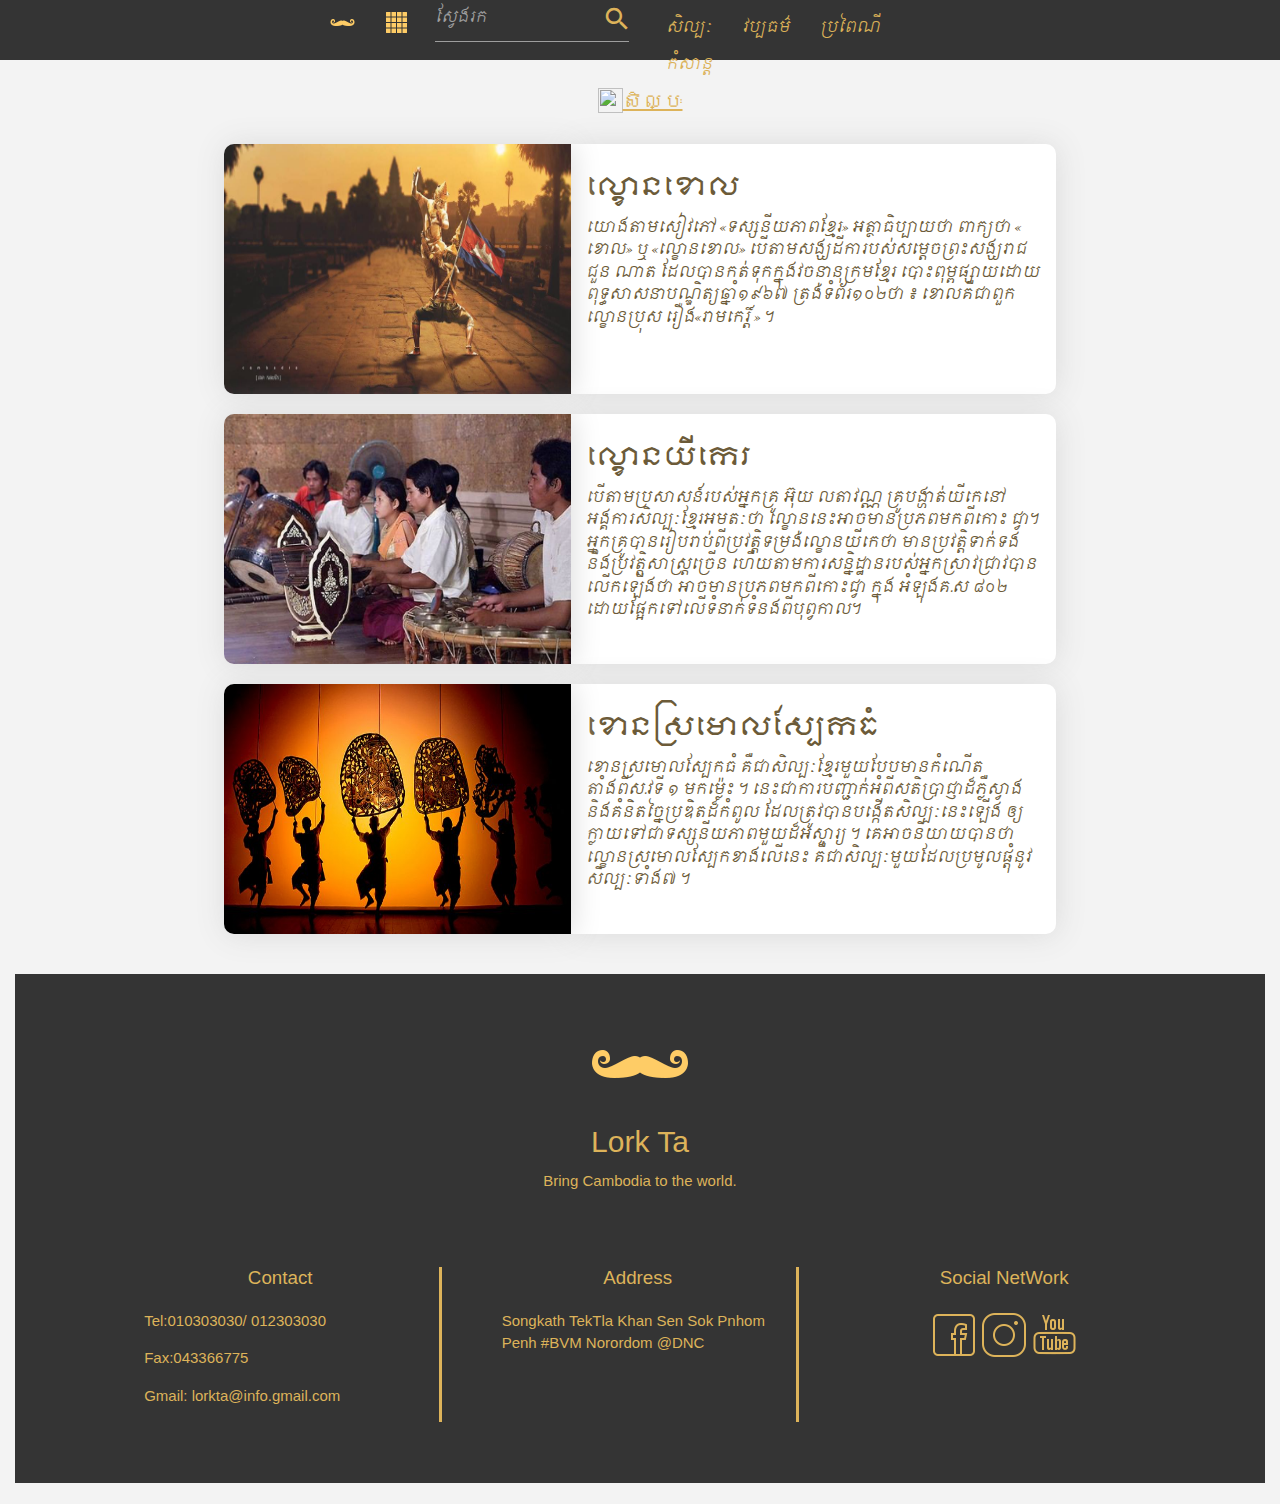
==== commit 9270b9c5: "update data" ====
--- a/sub/cate-detail.html
+++ b/sub/cate-detail.html
@@ -41,7 +41,7 @@
 </head>
  
 <body>
-    <div class="container-fluid">
+    <div class="container-fluid ">
 
         <!-- start header -->
 
@@ -58,27 +58,36 @@
                         aria-controls="navbarNav" aria-expanded="false" aria-label="Toggle navigation">
                         <span class="navbar-toggler-icon"></span>
                     </button>
-                    <div class="collapse navbar-collapse" id="navbarNav">
-                        <a href="../index.html">
-                            <div id="topHeader">
-                                <img src="../image/logo.png" alt="">
+                    <div class="collapse navbar-collapse hh" id="navbarNav" style="height:450px;background-color:#404031;;z-index: 200">
+
+                        <div id="topHeader">
+                           <a href="../index.html"><img src="../image/mustach.png" alt=""></a> 
+                        </div>
+
+
+                        <div id="topHeader">
+                            <img src="../image/grid.png" alt="">
+                        </div>
+
+
+                        <!-- end logo -->
+
+                        <!-- start search -->
+
+                        <div id="search">
+                            <div class="row">
+                                <div class="col s12">
+                                    <div class="row">
+                                        <div class="input-field col s10">
+
+                                            <input type="text" id="autocomplete-input" class="autocomplete atc">
+                                            <label for="autocomplete-input">ស្វែងរក</label>
+
+                                            <span id="floatt" style="padding:0 27px;color:#DDB35A"><i class="material-icons prefix">search</i></span>
+                                        </div>
+                                    </div>
+                                </div>
                             </div>
-                        </a>
-
-                        <div id="topHeader">
-                            <img src="../image/logo.png" alt="">
-                        </div>
-
-
-                        <!-- end logo -->
-
-                        <!-- start search -->
-
-                        <div id="search">
-                            <div class="md-form">
-                                <input class="form-control" type="text" placeholder="ស្វែងរក" aria-label="Search">
-                            </div>
-                            <img src="../image/logo.png" alt="">
                         </div>
 
                         <!-- end search -->
@@ -88,16 +97,16 @@
 
                         <ul class="navbar-nav" id="nav">
                             <li class="nav-item">
-                                <a class="nav-link " href="#">សិល្បៈ</a>
-                            </li>
-                            <li class="nav-item">
-                                <a class="nav-link" href="#">វប្បធម៌</a>
-                            </li>
-                            <li class="nav-item">
-                                <a class="nav-link" href="#">ប្រពៃណី</a>
-                            </li>
-                            <li class="nav-item">
-                                <a class="nav-link" href="#">សាសនា</a>
+                                <a class="nav-link " href="../sub/cate-detail.html">សិល្បៈ</a>
+                            </li>
+                            <li class="nav-item">
+                                <a class="nav-link" href="../sub/vabpator.html">វប្បធម៌</a>
+                            </li>
+                            <li class="nav-item">
+                                <a class="nav-link" href="../sub/propeiney.html">ប្រពៃណី</a>
+                            </li>
+                            <li class="nav-item">
+                                <a class="nav-link" href="../sub/komsan.html">កំសាន្ត</a>
                             </li>
                         </ul>
 
@@ -148,16 +157,16 @@
                 <div class="col">
                     <ul class="nav" id="nav">
                         <li class="nav-item">
-                            <a class="nav-link " href="#">សិល្បៈ</a>
-                        </li>
-                        <li class="nav-item">
-                            <a class="nav-link" href="#">វប្បធម៌</a>
-                        </li>
-                        <li class="nav-item">
-                            <a class="nav-link" href="#">ប្រពៃណី</a>
-                        </li>
-                        <li class="nav-item">
-                            <a class="nav-link" href="#">សាសនា</a>
+                            <a class="nav-link " href="cate-detail.html">សិល្បៈ</a>
+                        </li>
+                        <li class="nav-item">
+                            <a class="nav-link" href="vabpator.html">វប្បធម៌</a>
+                        </li>
+                        <li class="nav-item">
+                            <a class="nav-link" href="propeiney.html">ប្រពៃណី</a>
+                        </li>
+                        <li class="nav-item">
+                            <a class="nav-link" href="komsan.html">កំសាន្ត</a>
                         </li>
                     </ul>
 
@@ -173,17 +182,10 @@
 
 
         <!-- start body -->
-        <div id="" class="custome-cate-title ">
-            <div class="row px-3 d-flex justify-content-center">
-                <img class="mt-2" src="../image/artt.png" alt="">
-                <h2><a href="#">សិល្បៈ</a></h2>
-
-            </div>
-        </div>
-
-
-
-
+        
+        <div id="" class="custome-cate-title  catdata">
+            
+        </div>
         <div class="row mycard-data justify-content-center" style="background-color: rgba(197, 13, 84, 0);">
 
            <!-- add card here -->
--- a/CSS/detail-style.css
+++ b/CSS/detail-style.css
@@ -33,7 +33,16 @@
   border-radius: 0px 0px  10px 10px;
   padding: 30px;
 }
-
+@media screen and (max-width: 475px) {
+  .cusbot-bar{
+   
+    padding: 0px;
+  }
+  .resp-small-detail{
+    padding-left: 0px !important;
+    padding-right: 0px !important;
+  }
+}
 /*ADD SCROLLBAR*/
 /* body {
   font-family:sans-serif;
--- a/CSS/style.css
+++ b/CSS/style.css
@@ -9,16 +9,20 @@
     margin-bottom: 0px;
 
 }
-.mycarousel{
+
+.mycarousel {
     margin-top: 60px;
 }
-.fontMoulpali{
+
+.fontMoulpali {
     font-size: 25px;
     font-family: 'Moulpali', cursive;
 }
-.atc:focus{
-  color:#DDB35A  !important;
-}
+
+.atc:focus {
+    color: #DDB35A !important;
+}
+
 body {
     background-color: rgb(243, 243, 243);
 }
@@ -186,7 +190,7 @@
 }
 
 #middle-contaner1 {
-    background-image: url("../image/w2.jpg");
+    background-image: url("../image/himage/bb.jpg");
     clip-path: polygon(0 0, 99% 0, 72% 100%, 0% 100%);
     height: 330px;
     background-repeat: no-repeat;
@@ -197,7 +201,7 @@
 }
 
 #middle-contaner2 {
-    background-image: url("../image/pchu.jpg");
+    background-image: url("../image/himage/ka.jpg");
     clip-path: polygon(0 0, 99% 0, 72% 100%, 0% 100%);
     height: 330px;
     background-repeat: no-repeat;
@@ -217,7 +221,7 @@
 }
 
 #middle-contaner-inverse2 {
-    background-image: url("../image/monk.jpg");
+    background-image: url("../image/himage/kb.jpg");
     clip-path: polygon(24% 0, 100% 0, 100% 100%, 0% 100%);
     height: 330px;
     background-repeat: no-repeat;
@@ -229,13 +233,13 @@
 .middle-content {
     width: 50%;
     float: right;
-    padding: 40px 20px 40px 0px;
+    padding: 40px 20px 0px 0px;
 }
 
 .middle-content-inverse {
     width: 50%;
     float: left;
-    padding: 40px 45px;
+    padding: 40px 45px 0px;
 }
 
 .middle-content-inverse p {
@@ -352,7 +356,7 @@
     margin: 0 auto;
 }
 
-.fontMetal{
+.fontMetal {
     padding-top: 14px;
     color: #6C5B39;
     font-family: 'Metal', Roboto;
@@ -368,9 +372,10 @@
     word-wrap: break-word;
     background-color: #fff;
     background-clip: border-box;
-    border: 1px solid rgba(0,0,0,.125);
+    border: 1px solid rgba(0, 0, 0, .125);
     border-radius: .25rem;
 }
+
 /* sub css */
 
 #header-sub {
@@ -382,8 +387,11 @@
 
 #body-sub {
     margin: 40px auto;
-
-}
+    width: 65%;
+    background-color: rgba(197, 13, 84, 0);
+
+}
+
 .card .card-title {
     font-size: 24px;
     font-family: 'Moulpali', cursive;
@@ -418,6 +426,215 @@
 /* end sub css */
 
 
+.res-cat {
+    width: 65%;
+}
+
+@media screen and (max-width: 475px) {
+
+    .customecard-l {
+        border-radius: 10px 10px 0px 0px !important;
+    }
+
+    .customecard-r {
+        border-radius: 0px 10px 10px 10px !important;
+    }
+
+    /* First Card */
+    #body-sub {
+        width: 100%;
+    }
+
+    .res-cat {
+        width: 90%;
+    }
+
+    button.navbar-toggler:focus {
+        background-color: rgb(219, 177, 88);
+    }
+
+    .hh {
+        height: 450px !important;
+        /* z-index: 200px; */
+    }
+
+    .customcontainer {
+        margin: 0 !important;
+        padding: 0 !important;
+        width: 100% !important;
+    }
+
+    #middle-contaner1 {
+        background-image: url(../image/himage/bb.jpg);
+        clip-path: polygon(0 0, 100% 0, 100% 100%, 0% 100%);
+        height: 200px;
+        background-repeat: no-repeat;
+        background-size: cover;
+        width: 100%;
+        border-radius: 5px;
+    }
+
+    .middle-content h2 a {
+        color: #6c5b39;
+        font-size: 22px;
+        margin: 0;
+        text-decoration: none;
+    }
+
+    h2 {
+        margin: 0 !important
+    }
+
+    .middle-content {
+        width: 100%;
+    }
+
+    .middle-content p {
+        width: 100%;
+        float: right;
+        font-size: 14px;
+
+    }
+
+    #border2 {
+       
+        margin-bottom: 20px;
+    }
+
+    /*Second Card*/
+    #middle-contaner-inverse1 {
+        background-image: url(../image/w1.jpg);
+        clip-path: polygon(0% 0, 100% 0, 100% 100%, 0% 100%);
+        height: 200px;
+        background-repeat: no-repeat;
+        background-size: cover;
+        width: 100%;
+        border-radius: 5px;
+    }
+
+    .middle-content-inverse {
+        width: 100%;
+        order: 2;
+        float: left;
+        padding: 40px 45px;
+    }
+
+    .middle-content-inverse p {
+        font-size: 14px;
+    }
+
+
+    .middle-content-inverse h2 a {
+        color: #6c5b39;
+        text-decoration: none;
+        font-size: 22px;
+        margin: 0px;
+    }
+
+    #art img {
+        margin-top: 22px;
+    }
+
+    #art {
+        margin-top: -60px;
+    }
+
+    /*Third Card*/
+    #middle-contaner2 {
+        clip-path: polygon(0 0, 100% 0, 100% 100%, 0% 100%);
+        width: 100%;
+        height: 200px;
+
+    }
+
+
+    #middle-contaner-inverse2 {
+        clip-path: polygon(0% 0, 100% 0, 100% 100%, 0% 100%);
+        height: 200px;
+        width: 100%;
+
+    }
+
+    .mycarousel {
+        /* display: none */
+    }
+
+    .carousel {
+        height: 100px !important;
+    }
+
+    .carousel-cell {
+
+        height: 100px !important;
+    }
+
+    .flickity-prev-next-button.next,
+    .flickity-prev-next-button.previous {
+        height: 30px !important;
+        width: 30px !important;
+    }
+
+    #card-content {
+        padding: 0 !important;
+    }
+
+    #border {
+        display: none;
+    }
+
+    div#phrase h2 {
+        display: none;
+    }
+
+    #header {
+        background-size: 137% 100%;
+        height: 270px;
+    }
+
+    #card-content a {
+        font-size: 6px;
+    }
+
+    #card-content p {
+        font-size: 7px;
+    }
+
+    #border1 {
+        height: 1px;
+    }
+
+    .rgba-black-strong {
+        margin-top: -27px;
+        width: 100%;
+        height: 100%;
+        background-color: rgba(35, 31, 31, 0.54);
+    }
+
+    /*Navbar*/
+    #nav-small-device #search {
+        width: 40%;
+        text-align: left;
+        margin: auto;
+    }
+
+    .input-field input:focus+label {
+        color: #ddb35a !important;
+        /* display: none */
+    }
+
+    #nav-small-device #search {
+        padding-top: 20px;
+        width: 60%;
+        text-align: left;
+        margin: auto;
+    }
+
+    #nav {
+        margin: -60px;
+    }
+
+}
+
 
 
 
@@ -470,75 +687,87 @@
     }
 
     #nav-small-device #search {
-        width: 34%;
+        /* margin: 0;
+        width: 60%;
         text-align: left;
-        margin: auto;
+        margin: auto; */
     }
 
     #nav-small-device #search img {
         right: -24px;
     }
 }
+
 /*flickity*/
 
 /* external css: flickity.css */
 
-* { box-sizing: border-box; }
-
-body { font-family: sans-serif; }
+* {
+    box-sizing: border-box;
+}
+
+body {
+    font-family: sans-serif;
+}
 
 .carousel {
-  background: #FAFAFA;
+    background: #FAFAFA;
 }
 
 .carousel-cell {
-  width: 25%;
-  height: 500px;
-  margin-right: 10px;
-  background: #333;
+    width: 25%;
+    height: 500px;
+    margin-right: 10px;
+    background: #333;
 }
 
 .carousel-cell-imagee {
-  display: block;
-  max-height: 100%;
-  margin: 0 auto;
-  max-width: 100%;
-  opacity: 0;
-  -webkit-transition: opacity 0.4s;
-          transition: opacity 0.4s;
+    display: block;
+    max-height: 100%;
+    margin: 0 auto;
+    max-width: 100%;
+    opacity: 0;
+    -webkit-transition: opacity 0.4s;
+    transition: opacity 0.4s;
 }
 
 
 /* fade in lazy loaded image */
 .carousel-cell-image.flickity-lazyloaded,
 .carousel-cell-image.flickity-lazyerror {
-  opacity: 1;
-}
+    opacity: 1;
+}
+
 element.style {
     height: 500px !important;
     touch-action: pan-y;
 }
-.myimage{
-    background-image: url('https://s3-us-west-2.amazonaws.com/s.cdpn.io/82/tulip.jpg'); 
+
+.myimage {
+    background-image: url('https://s3-us-west-2.amazonaws.com/s.cdpn.io/82/tulip.jpg');
     background-size: 100% 100%;
 }
-.customecard-l{
-   
-    border-radius: 10px 0px 0px 10px; 
+
+.customecard-l {
+
+    border-radius: 10px 0px 0px 10px;
     background-size: 100% 100%;
     box-shadow: 1px 1px 30px rgb(219, 219, 219)
 }
-.customecard-r{
+
+.customecard-r {
     border-radius: 0px 10px 10px 0px;
     box-shadow: 1px 1px 30px rgb(219, 219, 219)
 }
-.custome-cate-title h2 a{
+
+.custome-cate-title h2 a {
     font-size: 20px;
     color: #ddb35a;
     text-decoration: underline;
 }
-.custome-cate-title img{
-    
+
+.custome-cate-title img {
+
     width: 25px;
     height: 25px;
 }--- a/CSS/detail-style.css
+++ b/CSS/detail-style.css
@@ -33,7 +33,16 @@
   border-radius: 0px 0px  10px 10px;
   padding: 30px;
 }
-
+@media screen and (max-width: 475px) {
+  .cusbot-bar{
+   
+    padding: 0px;
+  }
+  .resp-small-detail{
+    padding-left: 0px !important;
+    padding-right: 0px !important;
+  }
+}
 /*ADD SCROLLBAR*/
 /* body {
   font-family:sans-serif;
--- a/CSS/style.css
+++ b/CSS/style.css
@@ -9,16 +9,20 @@
     margin-bottom: 0px;
 
 }
-.mycarousel{
+
+.mycarousel {
     margin-top: 60px;
 }
-.fontMoulpali{
+
+.fontMoulpali {
     font-size: 25px;
     font-family: 'Moulpali', cursive;
 }
-.atc:focus{
-  color:#DDB35A  !important;
-}
+
+.atc:focus {
+    color: #DDB35A !important;
+}
+
 body {
     background-color: rgb(243, 243, 243);
 }
@@ -186,7 +190,7 @@
 }
 
 #middle-contaner1 {
-    background-image: url("../image/w2.jpg");
+    background-image: url("../image/himage/bb.jpg");
     clip-path: polygon(0 0, 99% 0, 72% 100%, 0% 100%);
     height: 330px;
     background-repeat: no-repeat;
@@ -197,7 +201,7 @@
 }
 
 #middle-contaner2 {
-    background-image: url("../image/pchu.jpg");
+    background-image: url("../image/himage/ka.jpg");
     clip-path: polygon(0 0, 99% 0, 72% 100%, 0% 100%);
     height: 330px;
     background-repeat: no-repeat;
@@ -217,7 +221,7 @@
 }
 
 #middle-contaner-inverse2 {
-    background-image: url("../image/monk.jpg");
+    background-image: url("../image/himage/kb.jpg");
     clip-path: polygon(24% 0, 100% 0, 100% 100%, 0% 100%);
     height: 330px;
     background-repeat: no-repeat;
@@ -229,13 +233,13 @@
 .middle-content {
     width: 50%;
     float: right;
-    padding: 40px 20px 40px 0px;
+    padding: 40px 20px 0px 0px;
 }
 
 .middle-content-inverse {
     width: 50%;
     float: left;
-    padding: 40px 45px;
+    padding: 40px 45px 0px;
 }
 
 .middle-content-inverse p {
@@ -352,7 +356,7 @@
     margin: 0 auto;
 }
 
-.fontMetal{
+.fontMetal {
     padding-top: 14px;
     color: #6C5B39;
     font-family: 'Metal', Roboto;
@@ -368,9 +372,10 @@
     word-wrap: break-word;
     background-color: #fff;
     background-clip: border-box;
-    border: 1px solid rgba(0,0,0,.125);
+    border: 1px solid rgba(0, 0, 0, .125);
     border-radius: .25rem;
 }
+
 /* sub css */
 
 #header-sub {
@@ -382,8 +387,11 @@
 
 #body-sub {
     margin: 40px auto;
-
-}
+    width: 65%;
+    background-color: rgba(197, 13, 84, 0);
+
+}
+
 .card .card-title {
     font-size: 24px;
     font-family: 'Moulpali', cursive;
@@ -418,6 +426,215 @@
 /* end sub css */
 
 
+.res-cat {
+    width: 65%;
+}
+
+@media screen and (max-width: 475px) {
+
+    .customecard-l {
+        border-radius: 10px 10px 0px 0px !important;
+    }
+
+    .customecard-r {
+        border-radius: 0px 10px 10px 10px !important;
+    }
+
+    /* First Card */
+    #body-sub {
+        width: 100%;
+    }
+
+    .res-cat {
+        width: 90%;
+    }
+
+    button.navbar-toggler:focus {
+        background-color: rgb(219, 177, 88);
+    }
+
+    .hh {
+        height: 450px !important;
+        /* z-index: 200px; */
+    }
+
+    .customcontainer {
+        margin: 0 !important;
+        padding: 0 !important;
+        width: 100% !important;
+    }
+
+    #middle-contaner1 {
+        background-image: url(../image/himage/bb.jpg);
+        clip-path: polygon(0 0, 100% 0, 100% 100%, 0% 100%);
+        height: 200px;
+        background-repeat: no-repeat;
+        background-size: cover;
+        width: 100%;
+        border-radius: 5px;
+    }
+
+    .middle-content h2 a {
+        color: #6c5b39;
+        font-size: 22px;
+        margin: 0;
+        text-decoration: none;
+    }
+
+    h2 {
+        margin: 0 !important
+    }
+
+    .middle-content {
+        width: 100%;
+    }
+
+    .middle-content p {
+        width: 100%;
+        float: right;
+        font-size: 14px;
+
+    }
+
+    #border2 {
+       
+        margin-bottom: 20px;
+    }
+
+    /*Second Card*/
+    #middle-contaner-inverse1 {
+        background-image: url(../image/w1.jpg);
+        clip-path: polygon(0% 0, 100% 0, 100% 100%, 0% 100%);
+        height: 200px;
+        background-repeat: no-repeat;
+        background-size: cover;
+        width: 100%;
+        border-radius: 5px;
+    }
+
+    .middle-content-inverse {
+        width: 100%;
+        order: 2;
+        float: left;
+        padding: 40px 45px;
+    }
+
+    .middle-content-inverse p {
+        font-size: 14px;
+    }
+
+
+    .middle-content-inverse h2 a {
+        color: #6c5b39;
+        text-decoration: none;
+        font-size: 22px;
+        margin: 0px;
+    }
+
+    #art img {
+        margin-top: 22px;
+    }
+
+    #art {
+        margin-top: -60px;
+    }
+
+    /*Third Card*/
+    #middle-contaner2 {
+        clip-path: polygon(0 0, 100% 0, 100% 100%, 0% 100%);
+        width: 100%;
+        height: 200px;
+
+    }
+
+
+    #middle-contaner-inverse2 {
+        clip-path: polygon(0% 0, 100% 0, 100% 100%, 0% 100%);
+        height: 200px;
+        width: 100%;
+
+    }
+
+    .mycarousel {
+        /* display: none */
+    }
+
+    .carousel {
+        height: 100px !important;
+    }
+
+    .carousel-cell {
+
+        height: 100px !important;
+    }
+
+    .flickity-prev-next-button.next,
+    .flickity-prev-next-button.previous {
+        height: 30px !important;
+        width: 30px !important;
+    }
+
+    #card-content {
+        padding: 0 !important;
+    }
+
+    #border {
+        display: none;
+    }
+
+    div#phrase h2 {
+        display: none;
+    }
+
+    #header {
+        background-size: 137% 100%;
+        height: 270px;
+    }
+
+    #card-content a {
+        font-size: 6px;
+    }
+
+    #card-content p {
+        font-size: 7px;
+    }
+
+    #border1 {
+        height: 1px;
+    }
+
+    .rgba-black-strong {
+        margin-top: -27px;
+        width: 100%;
+        height: 100%;
+        background-color: rgba(35, 31, 31, 0.54);
+    }
+
+    /*Navbar*/
+    #nav-small-device #search {
+        width: 40%;
+        text-align: left;
+        margin: auto;
+    }
+
+    .input-field input:focus+label {
+        color: #ddb35a !important;
+        /* display: none */
+    }
+
+    #nav-small-device #search {
+        padding-top: 20px;
+        width: 60%;
+        text-align: left;
+        margin: auto;
+    }
+
+    #nav {
+        margin: -60px;
+    }
+
+}
+
 
 
 
@@ -470,75 +687,87 @@
     }
 
     #nav-small-device #search {
-        width: 34%;
+        /* margin: 0;
+        width: 60%;
         text-align: left;
-        margin: auto;
+        margin: auto; */
     }
 
     #nav-small-device #search img {
         right: -24px;
     }
 }
+
 /*flickity*/
 
 /* external css: flickity.css */
 
-* { box-sizing: border-box; }
-
-body { font-family: sans-serif; }
+* {
+    box-sizing: border-box;
+}
+
+body {
+    font-family: sans-serif;
+}
 
 .carousel {
-  background: #FAFAFA;
+    background: #FAFAFA;
 }
 
 .carousel-cell {
-  width: 25%;
-  height: 500px;
-  margin-right: 10px;
-  background: #333;
+    width: 25%;
+    height: 500px;
+    margin-right: 10px;
+    background: #333;
 }
 
 .carousel-cell-imagee {
-  display: block;
-  max-height: 100%;
-  margin: 0 auto;
-  max-width: 100%;
-  opacity: 0;
-  -webkit-transition: opacity 0.4s;
-          transition: opacity 0.4s;
+    display: block;
+    max-height: 100%;
+    margin: 0 auto;
+    max-width: 100%;
+    opacity: 0;
+    -webkit-transition: opacity 0.4s;
+    transition: opacity 0.4s;
 }
 
 
 /* fade in lazy loaded image */
 .carousel-cell-image.flickity-lazyloaded,
 .carousel-cell-image.flickity-lazyerror {
-  opacity: 1;
-}
+    opacity: 1;
+}
+
 element.style {
     height: 500px !important;
     touch-action: pan-y;
 }
-.myimage{
-    background-image: url('https://s3-us-west-2.amazonaws.com/s.cdpn.io/82/tulip.jpg'); 
+
+.myimage {
+    background-image: url('https://s3-us-west-2.amazonaws.com/s.cdpn.io/82/tulip.jpg');
     background-size: 100% 100%;
 }
-.customecard-l{
-   
-    border-radius: 10px 0px 0px 10px; 
+
+.customecard-l {
+
+    border-radius: 10px 0px 0px 10px;
     background-size: 100% 100%;
     box-shadow: 1px 1px 30px rgb(219, 219, 219)
 }
-.customecard-r{
+
+.customecard-r {
     border-radius: 0px 10px 10px 0px;
     box-shadow: 1px 1px 30px rgb(219, 219, 219)
 }
-.custome-cate-title h2 a{
+
+.custome-cate-title h2 a {
     font-size: 20px;
     color: #ddb35a;
     text-decoration: underline;
 }
-.custome-cate-title img{
-    
+
+.custome-cate-title img {
+
     width: 25px;
     height: 25px;
 }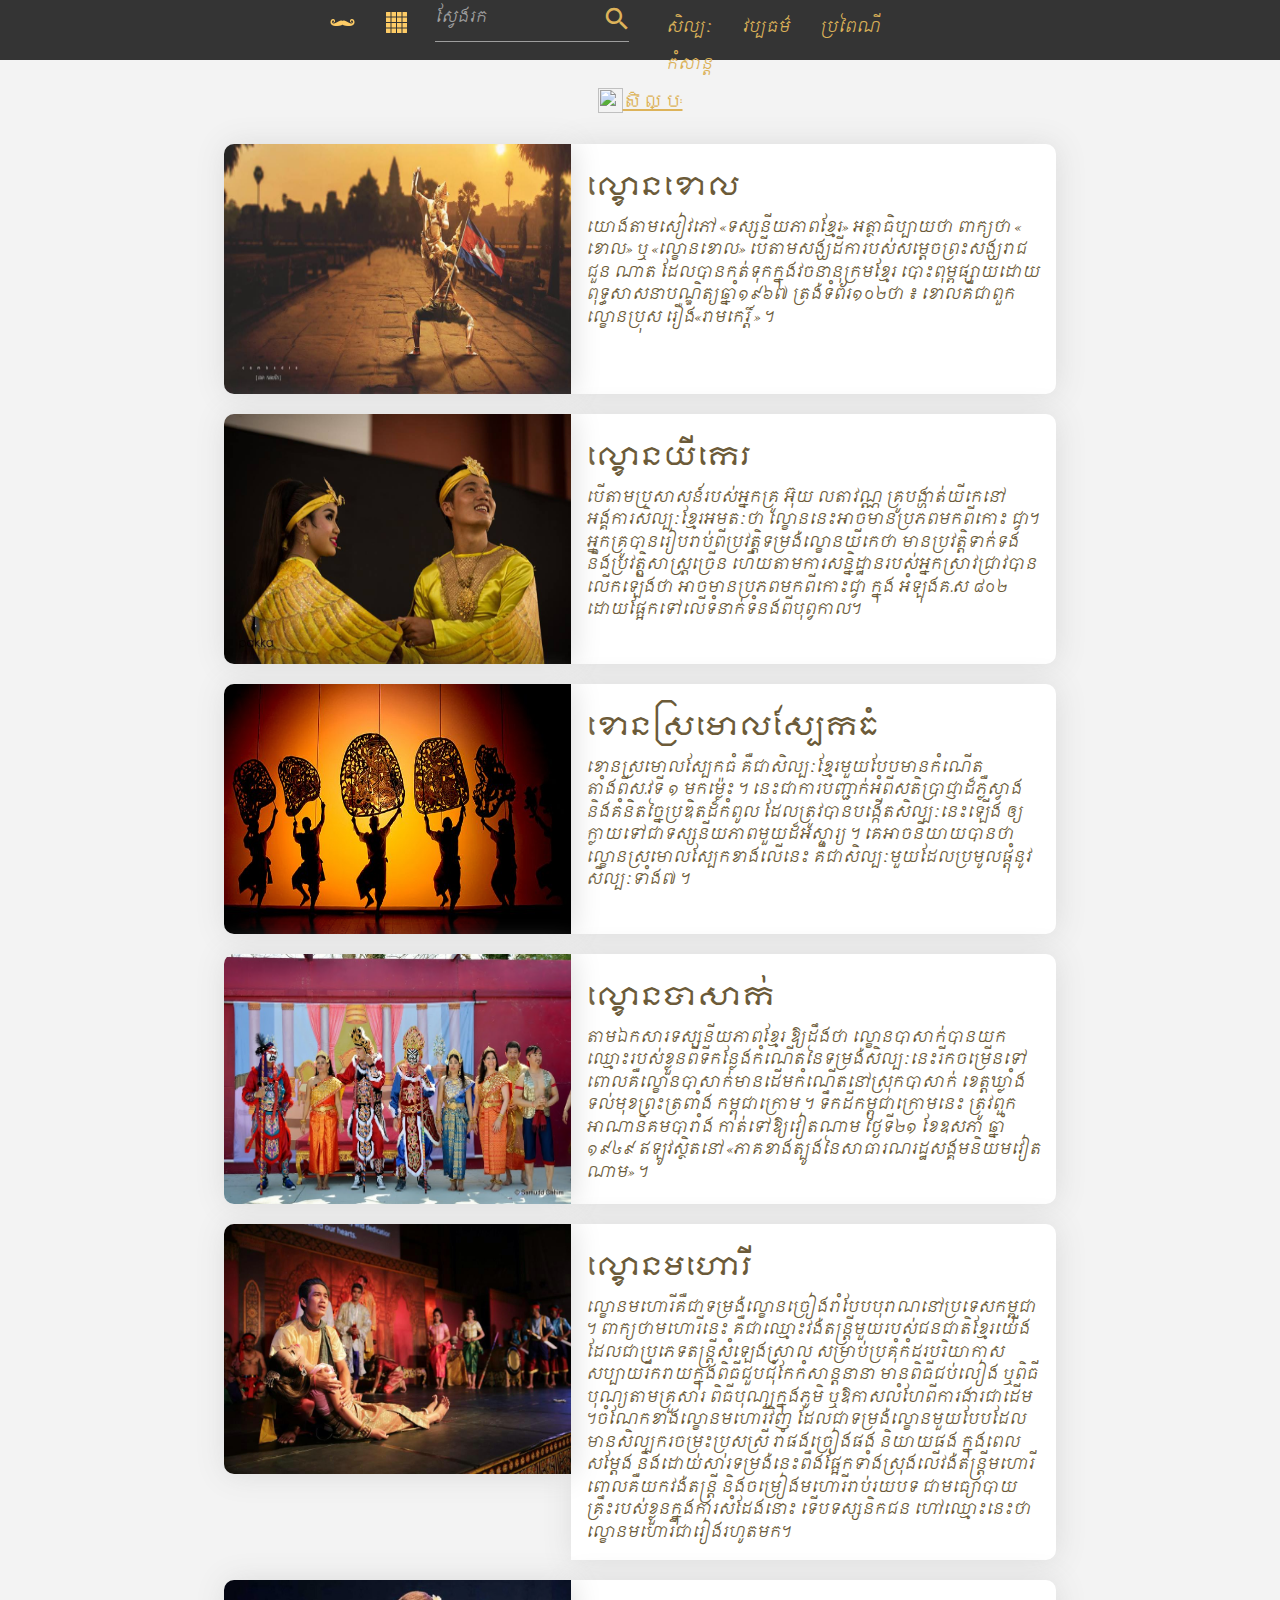
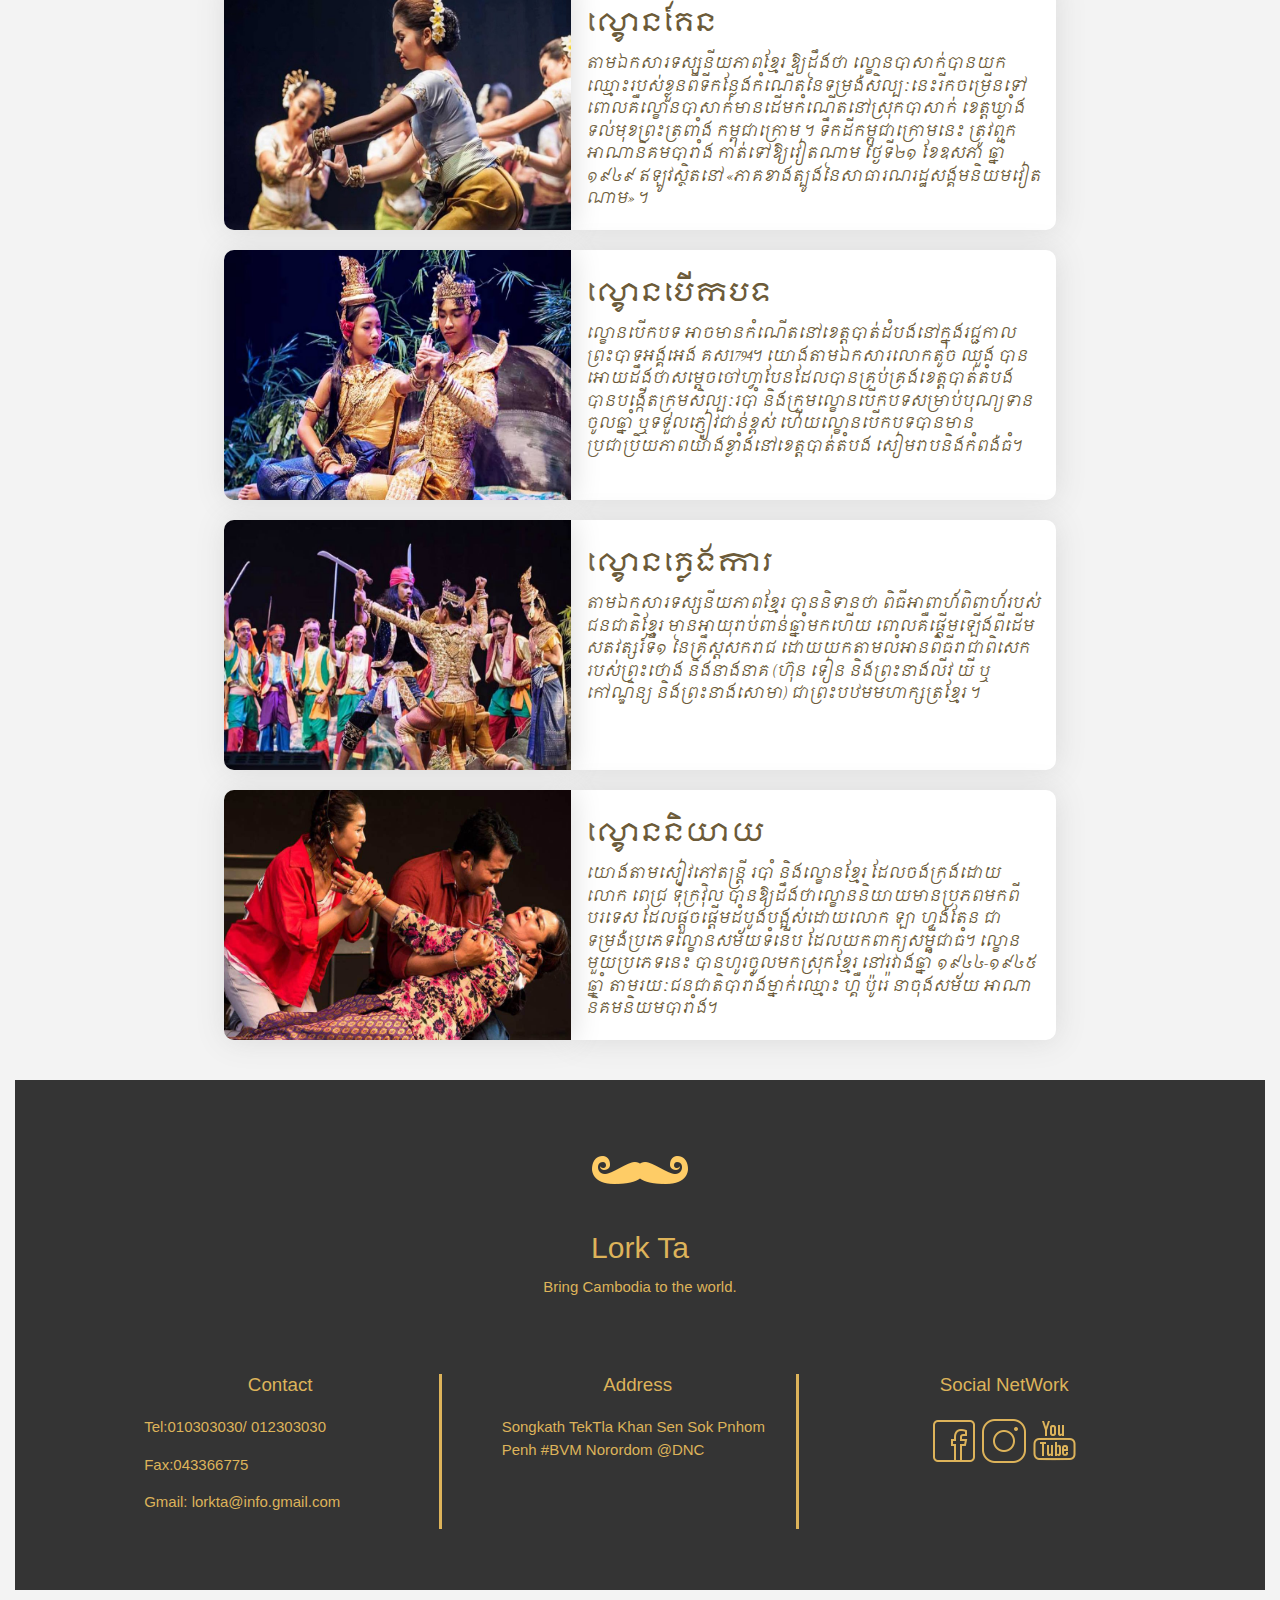
==== commit ed267a44: "update" ====
--- a/sub/cate-detail.html
+++ b/sub/cate-detail.html
@@ -256,6 +256,7 @@
         <!-- end footer -->
     </div>
  <script src="../js/art.js"></script>
+ <!-- <script src="../js/vabpator.js"></script> -->
  
 </body>
 
